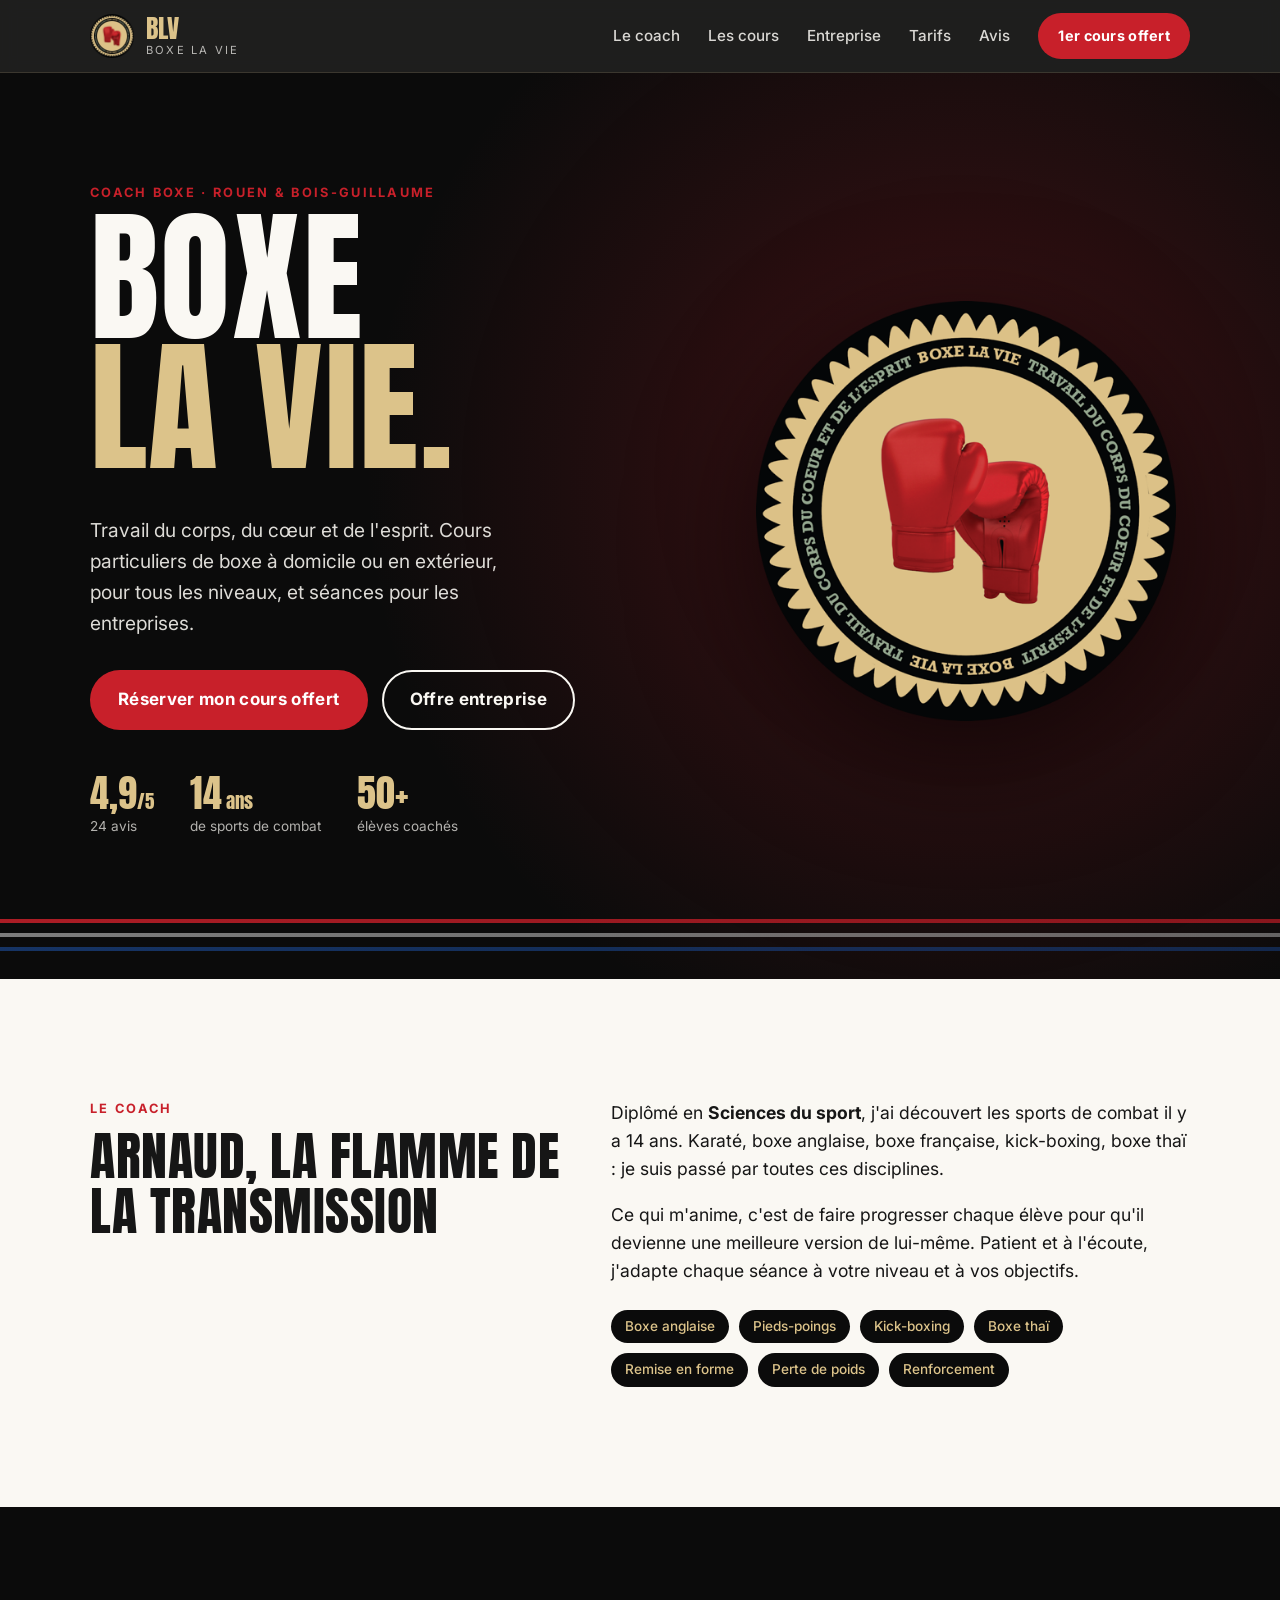
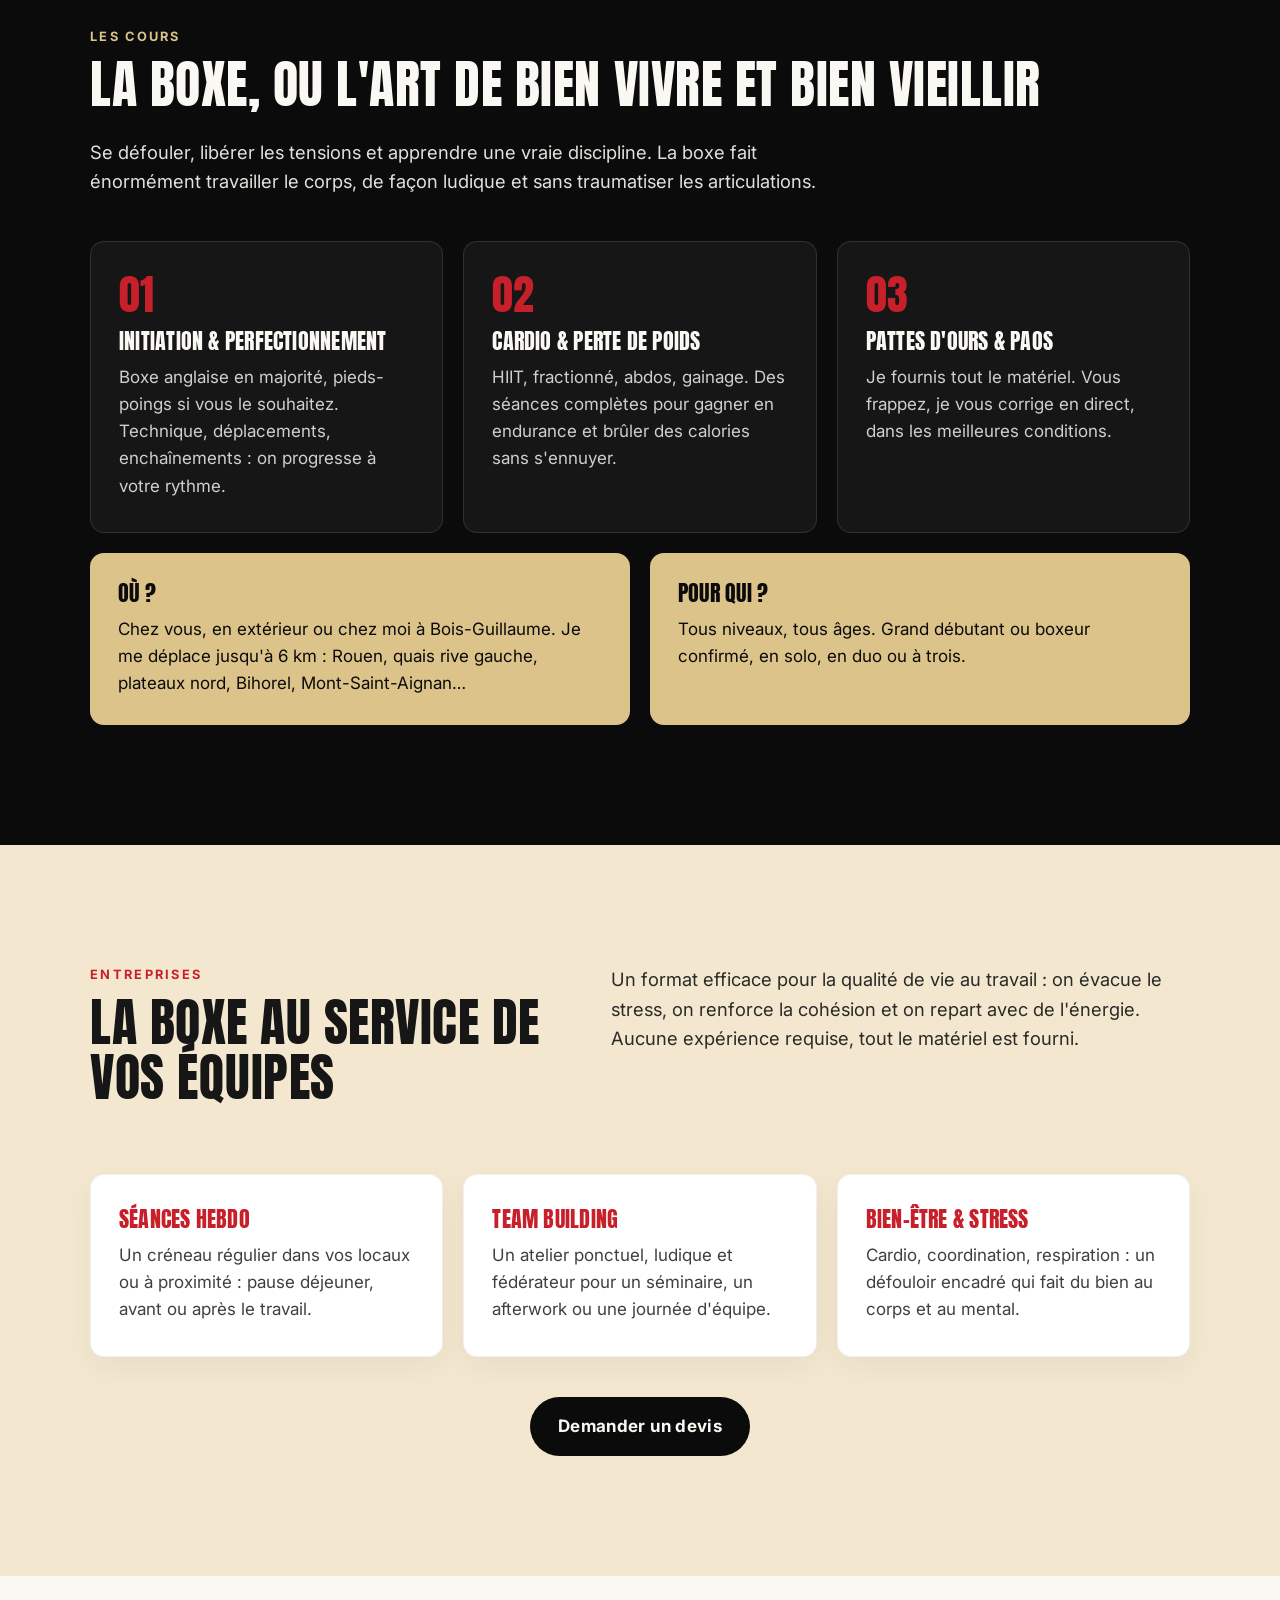
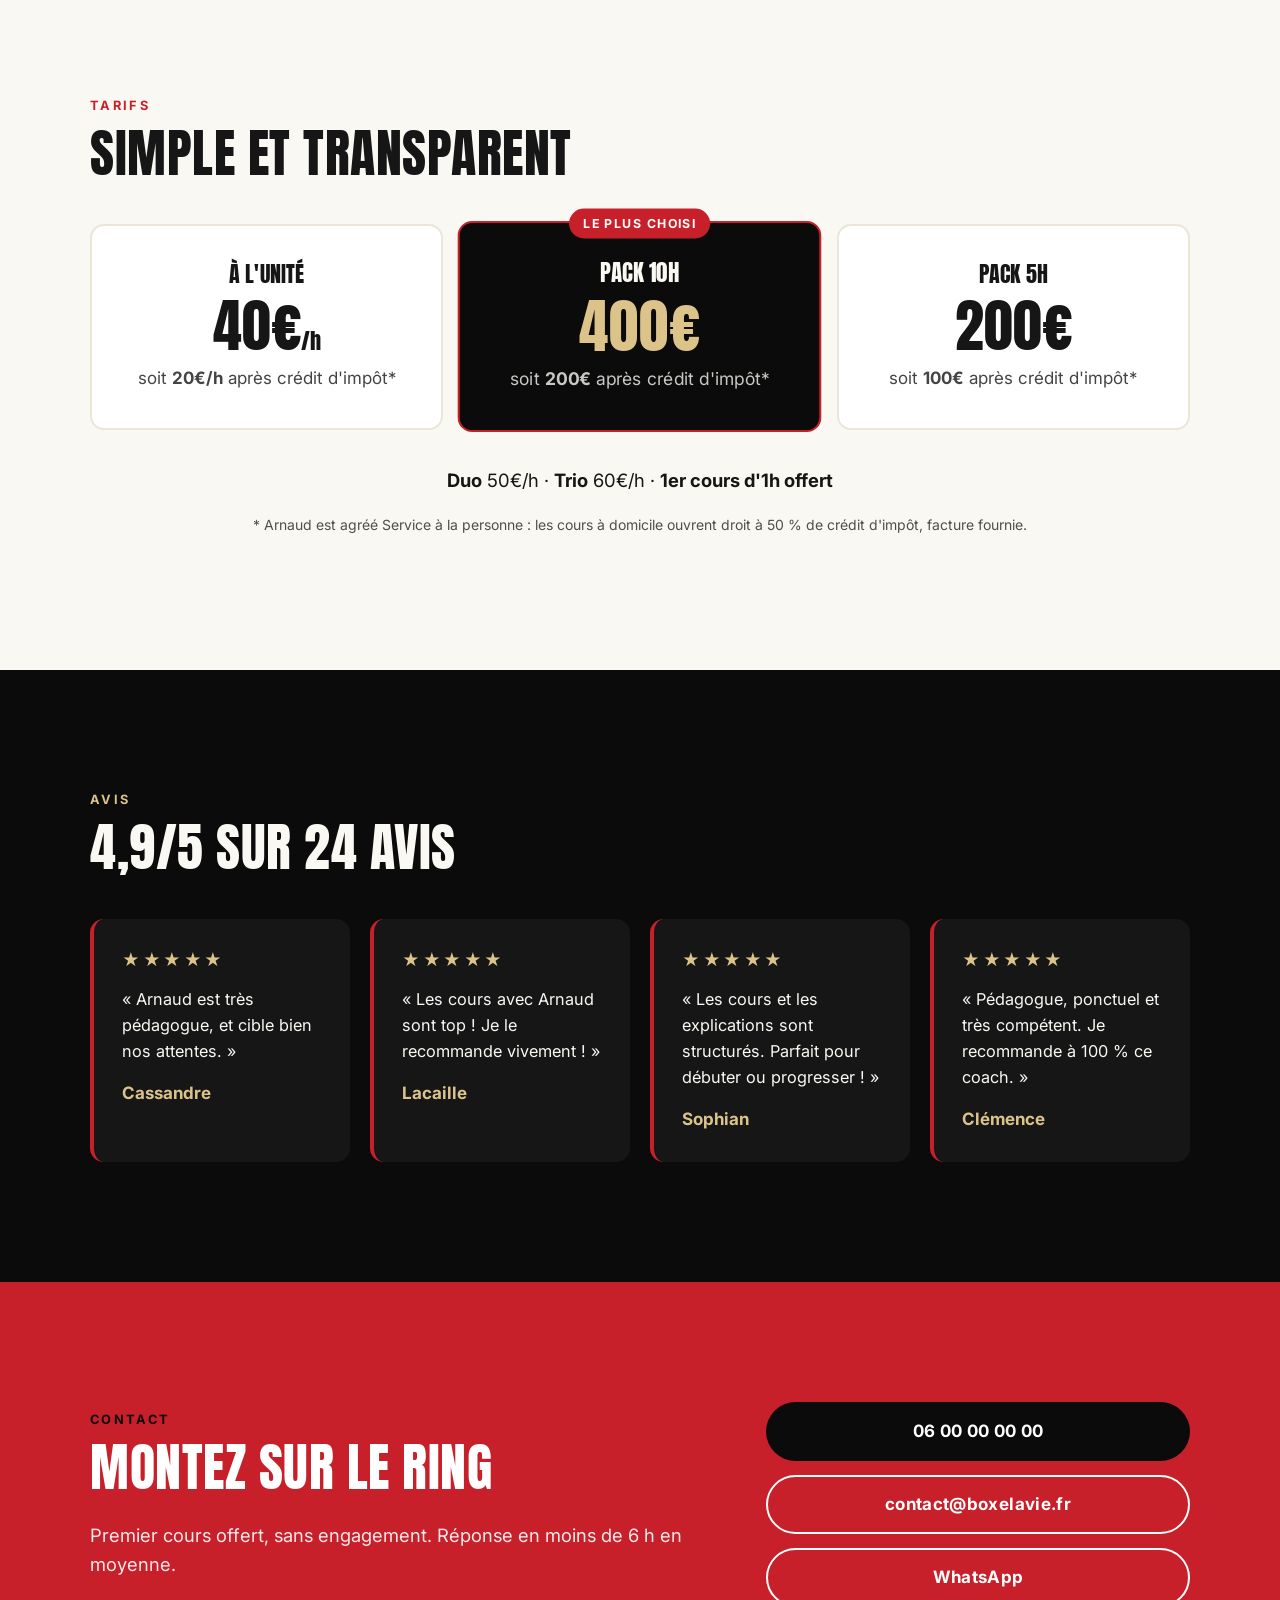
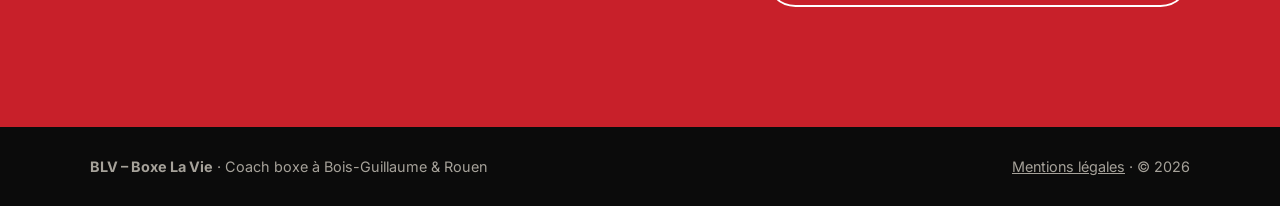
==== index.html @ 66c9264b "Site vitrine BLV – Boxe La Vie Co-Authored-By: Claude Opus 5.5 <noreply@anthropic.com>" ====
<!doctype html>
<html lang="fr">
<head>
  <meta charset="utf-8">
  <meta name="viewport" content="width=device-width, initial-scale=1">
  <title>BLV – Boxe La Vie | Coach boxe à Rouen & Bois-Guillaume</title>
  <meta name="description" content="Arnaud, coach sportif diplômé en Sciences du sport, spécialiste boxe. Cours particuliers à domicile ou en extérieur à Rouen et Bois-Guillaume, et séances boxe en entreprise. 1er cours offert, 50 % de crédit d'impôt.">
  <link rel="canonical" href="https://deseart27.github.io/boxe-la-vie/">
  <meta name="theme-color" content="#0b0b0b">

  <meta property="og:type" content="website">
  <meta property="og:locale" content="fr_FR">
  <meta property="og:title" content="BLV – Boxe La Vie | Coach boxe à Rouen">
  <meta property="og:description" content="Cours de boxe particuliers et en entreprise à Rouen & Bois-Guillaume. 1er cours offert.">
  <meta property="og:url" content="https://deseart27.github.io/boxe-la-vie/">
  <meta property="og:image" content="https://deseart27.github.io/boxe-la-vie/assets/logo-512.png">

  <link rel="icon" type="image/png" href="assets/favicon.png">
  <link rel="apple-touch-icon" href="assets/apple-touch-icon.png">

  <link rel="preconnect" href="https://fonts.googleapis.com">
  <link rel="preconnect" href="https://fonts.gstatic.com" crossorigin>
  <link href="https://fonts.googleapis.com/css2?family=Anton&family=Inter:wght@400;500;700&display=swap" rel="stylesheet">
  <link rel="stylesheet" href="styles.css">

  <script type="application/ld+json">
  {
    "@context": "https://schema.org",
    "@type": "SportsActivityLocation",
    "name": "BLV – Boxe La Vie",
    "description": "Coaching sportif spécialité boxe : cours particuliers, duo, trio et séances en entreprise.",
    "url": "https://deseart27.github.io/boxe-la-vie/",
    "image": "https://deseart27.github.io/boxe-la-vie/assets/logo-512.png",
    "telephone": "+33600000000",
    "email": "contact@boxelavie.fr",
    "priceRange": "40€ - 60€",
    "address": {
      "@type": "PostalAddress",
      "addressLocality": "Bois-Guillaume",
      "postalCode": "76230",
      "addressCountry": "FR"
    },
    "areaServed": ["Rouen", "Bois-Guillaume", "Bihorel", "Mont-Saint-Aignan", "Isneauville"],
    "founder": { "@type": "Person", "name": "Arnaud", "jobTitle": "Coach sportif spécialité boxe" }
  }
  </script>
</head>
<body>

  <header class="site-header">
    <div class="container nav">
      <a href="#top" class="brand" aria-label="BLV – Boxe La Vie, accueil">
        <img src="assets/apple-touch-icon.png" alt="" width="44" height="44">
        <span>BLV<small>Boxe La Vie</small></span>
      </a>
      <button class="nav-toggle" aria-expanded="false" aria-controls="menu" aria-label="Ouvrir le menu">
        <span></span><span></span><span></span>
      </button>
      <nav id="menu" class="menu">
        <a href="#coach">Le coach</a>
        <a href="#cours">Les cours</a>
        <a href="#entreprise">Entreprise</a>
        <a href="#tarifs">Tarifs</a>
        <a href="#avis">Avis</a>
        <a href="#contact" class="btn btn-red btn-sm">1er cours offert</a>
      </nav>
    </div>
  </header>

  <main id="top">

    <!-- HERO -->
    <section class="hero">
      <div class="container hero-grid">
        <div class="hero-text">
          <p class="eyebrow">Coach boxe · Rouen & Bois-Guillaume</p>
          <h1>Boxe<br><span>la vie.</span></h1>
          <p class="lead">Travail du corps, du cœur et de l'esprit. Cours particuliers de boxe à domicile ou en extérieur, pour tous les niveaux, et séances pour les entreprises.</p>
          <div class="hero-cta">
            <a href="#contact" class="btn btn-red">Réserver mon cours offert</a>
            <a href="#entreprise" class="btn btn-ghost">Offre entreprise</a>
          </div>
          <ul class="hero-stats">
            <li><strong>4,9<em>/5</em></strong><span>24 avis</span></li>
            <li><strong>14<em> ans</em></strong><span>de sports de combat</span></li>
            <li><strong>50+</strong><span>élèves coachés</span></li>
          </ul>
        </div>
        <div class="hero-visual" aria-hidden="true">
          <div class="ring">
            <img src="assets/logo-512.png" alt="" width="512" height="512">
          </div>
        </div>
      </div>
      <div class="ropes" aria-hidden="true"><i></i><i></i><i></i></div>
    </section>

    <!-- COACH -->
    <section id="coach" class="section">
      <div class="container two-col">
        <div>
          <p class="eyebrow">Le coach</p>
          <h2>Arnaud, la flamme de la transmission</h2>
        </div>
        <div class="prose">
          <p>Diplômé en <strong>Sciences du sport</strong>, j'ai découvert les sports de combat il y a 14 ans. Karaté, boxe anglaise, boxe française, kick-boxing, boxe thaï : je suis passé par toutes ces disciplines.</p>
          <p>Ce qui m'anime, c'est de faire progresser chaque élève pour qu'il devienne une meilleure version de lui-même. Patient et à l'écoute, j'adapte chaque séance à votre niveau et à vos objectifs.</p>
          <ul class="tags">
            <li>Boxe anglaise</li><li>Pieds-poings</li><li>Kick-boxing</li><li>Boxe thaï</li><li>Remise en forme</li><li>Perte de poids</li><li>Renforcement</li>
          </ul>
        </div>
      </div>
    </section>

    <!-- COURS -->
    <section id="cours" class="section section-dark">
      <div class="container">
        <p class="eyebrow">Les cours</p>
        <h2>La boxe, ou l'art de bien vivre et bien vieillir</h2>
        <p class="section-lead">Se défouler, libérer les tensions et apprendre une vraie discipline. La boxe fait énormément travailler le corps, de façon ludique et sans traumatiser les articulations.</p>
        <div class="cards">
          <article class="card">
            <span class="card-num">01</span>
            <h3>Initiation & perfectionnement</h3>
            <p>Boxe anglaise en majorité, pieds-poings si vous le souhaitez. Technique, déplacements, enchaînements : on progresse à votre rythme.</p>
          </article>
          <article class="card">
            <span class="card-num">02</span>
            <h3>Cardio & perte de poids</h3>
            <p>HIIT, fractionné, abdos, gainage. Des séances complètes pour gagner en endurance et brûler des calories sans s'ennuyer.</p>
          </article>
          <article class="card">
            <span class="card-num">03</span>
            <h3>Pattes d'ours & paos</h3>
            <p>Je fournis tout le matériel. Vous frappez, je vous corrige en direct, dans les meilleures conditions.</p>
          </article>
        </div>
        <div class="places">
          <div>
            <h3>Où ?</h3>
            <p>Chez vous, en extérieur ou chez moi à Bois-Guillaume. Je me déplace jusqu'à 6 km : Rouen, quais rive gauche, plateaux nord, Bihorel, Mont-Saint-Aignan…</p>
          </div>
          <div>
            <h3>Pour qui ?</h3>
            <p>Tous niveaux, tous âges. Grand débutant ou boxeur confirmé, en solo, en duo ou à trois.</p>
          </div>
        </div>
      </div>
    </section>

    <!-- ENTREPRISE -->
    <section id="entreprise" class="section section-sand">
      <div class="container">
        <div class="two-col">
          <div>
            <p class="eyebrow">Entreprises</p>
            <h2>La boxe au service de vos équipes</h2>
          </div>
          <p class="section-lead">Un format efficace pour la qualité de vie au travail : on évacue le stress, on renforce la cohésion et on repart avec de l'énergie. Aucune expérience requise, tout le matériel est fourni.</p>
        </div>
        <div class="cards cards-light">
          <article class="card">
            <h3>Séances hebdo</h3>
            <p>Un créneau régulier dans vos locaux ou à proximité : pause déjeuner, avant ou après le travail.</p>
          </article>
          <article class="card">
            <h3>Team building</h3>
            <p>Un atelier ponctuel, ludique et fédérateur pour un séminaire, un afterwork ou une journée d'équipe.</p>
          </article>
          <article class="card">
            <h3>Bien-être & stress</h3>
            <p>Cardio, coordination, respiration : un défouloir encadré qui fait du bien au corps et au mental.</p>
          </article>
        </div>
        <div class="center">
          <a href="#contact" class="btn btn-dark">Demander un devis</a>
        </div>
      </div>
    </section>

    <!-- TARIFS -->
    <section id="tarifs" class="section">
      <div class="container">
        <p class="eyebrow">Tarifs</p>
        <h2>Simple et transparent</h2>
        <div class="pricing">
          <article class="price">
            <h3>À l'unité</h3>
            <p class="amount">40€<span>/h</span></p>
            <p class="after-tax">soit <strong>20€/h</strong> après crédit d'impôt*</p>
          </article>
          <article class="price price-featured">
            <p class="badge">Le plus choisi</p>
            <h3>Pack 10h</h3>
            <p class="amount">400€</p>
            <p class="after-tax">soit <strong>200€</strong> après crédit d'impôt*</p>
          </article>
          <article class="price">
            <h3>Pack 5h</h3>
            <p class="amount">200€</p>
            <p class="after-tax">soit <strong>100€</strong> après crédit d'impôt*</p>
          </article>
        </div>
        <div class="price-extra">
          <p><strong>Duo</strong> 50€/h · <strong>Trio</strong> 60€/h · <strong>1er cours d'1h offert</strong></p>
          <p class="small">* Arnaud est agréé Service à la personne : les cours à domicile ouvrent droit à 50 % de crédit d'impôt, facture fournie.</p>
        </div>
      </div>
    </section>

    <!-- AVIS -->
    <section id="avis" class="section section-dark">
      <div class="container">
        <p class="eyebrow">Avis</p>
        <h2>4,9/5 sur 24 avis</h2>
        <div class="reviews">
          <figure class="review">
            <blockquote>« Arnaud est très pédagogue, et cible bien nos attentes. »</blockquote>
            <figcaption>Cassandre</figcaption>
          </figure>
          <figure class="review">
            <blockquote>« Les cours avec Arnaud sont top ! Je le recommande vivement ! »</blockquote>
            <figcaption>Lacaille</figcaption>
          </figure>
          <figure class="review">
            <blockquote>« Les cours et les explications sont structurés. Parfait pour débuter ou progresser ! »</blockquote>
            <figcaption>Sophian</figcaption>
          </figure>
          <figure class="review">
            <blockquote>« Pédagogue, ponctuel et très compétent. Je recommande à 100 % ce coach. »</blockquote>
            <figcaption>Clémence</figcaption>
          </figure>
        </div>
      </div>
    </section>

    <!-- CONTACT -->
    <section id="contact" class="section contact">
      <div class="container contact-box">
        <div>
          <p class="eyebrow">Contact</p>
          <h2>Montez sur le ring</h2>
          <p class="section-lead">Premier cours offert, sans engagement. Réponse en moins de 6 h en moyenne.</p>
        </div>
        <div class="contact-actions">
          <a class="btn btn-red" href="tel:+33600000000">06 00 00 00 00</a>
          <a class="btn btn-ghost" href="mailto:contact@boxelavie.fr">contact@boxelavie.fr</a>
          <a class="btn btn-ghost" href="https://wa.me/33600000000" rel="noopener">WhatsApp</a>
        </div>
      </div>
    </section>

  </main>

  <footer class="site-footer">
    <div class="container footer-grid">
      <p><strong>BLV – Boxe La Vie</strong> · Coach boxe à Bois-Guillaume & Rouen</p>
      <p><a href="mentions-legales.html">Mentions légales</a> · © <span id="year">2026</span></p>
    </div>
  </footer>

  <script src="script.js" defer></script>
</body>
</html>
---- styles.css ----
:root {
  --black: #0b0b0b;
  --ink: #161616;
  --sand: #dcc38a;
  --sand-light: #f3e8cf;
  --red: #c8202a;
  --red-dark: #9e1820;
  --white: #faf8f3;
  --grey: #a6a29a;
  --radius: 14px;
  --display: "Anton", "Impact", "Arial Narrow", sans-serif;
  --body: "Inter", system-ui, -apple-system, "Segoe UI", sans-serif;
}

*, *::before, *::after { box-sizing: border-box; }
html { scroll-behavior: smooth; scroll-padding-top: 80px; }
body {
  margin: 0;
  font-family: var(--body);
  font-size: 1.0625rem;
  line-height: 1.6;
  color: var(--ink);
  background: var(--white);
}
img { max-width: 100%; height: auto; display: block; }
a { color: inherit; }
h1, h2, h3 { font-family: var(--display); font-weight: 400; line-height: 1.05; letter-spacing: .01em; text-transform: uppercase; margin: 0 0 .5em; }
h2 { font-size: clamp(2rem, 5vw, 3.25rem); }
h3 { font-size: 1.4rem; }
p { margin: 0 0 1em; }

.container { width: 100%; max-width: 1140px; margin: 0 auto; padding-inline: 20px; }
.section { padding-block: clamp(64px, 10vw, 120px); }
.section-dark { background: var(--black); color: var(--white); }
.section-sand { background: var(--sand-light); }
.eyebrow {
  font-weight: 700; font-size: .8rem; letter-spacing: .18em; text-transform: uppercase;
  color: var(--red); margin-bottom: .75em;
}
.section-dark .eyebrow { color: var(--sand); }
.section-lead { font-size: 1.15rem; max-width: 62ch; opacity: .9; }
.center { text-align: center; margin-top: 40px; }
.small { font-size: .875rem; opacity: .75; }

/* Buttons */
.btn {
  display: inline-flex; align-items: center; justify-content: center;
  padding: 14px 26px; border-radius: 999px; border: 2px solid transparent;
  font-weight: 700; text-decoration: none; letter-spacing: .02em;
  transition: transform .15s ease, background .15s ease, color .15s ease, border-color .15s ease;
}
.btn:hover { transform: translateY(-2px); }
.btn-sm { padding: 9px 18px; font-size: .9rem; }
.btn-red { background: var(--red); color: #fff; }
.btn-red:hover { background: var(--red-dark); }
.btn-dark { background: var(--black); color: var(--white); }
.btn-ghost { border-color: currentColor; }
.btn-ghost:hover { background: var(--sand); border-color: var(--sand); color: var(--black); }

/* Header */
.site-header {
  position: sticky; top: 0; z-index: 50;
  background: rgba(11, 11, 11, .92); backdrop-filter: blur(8px);
  color: var(--white); border-bottom: 1px solid rgba(220, 195, 138, .15);
}
.nav { display: flex; align-items: center; justify-content: space-between; height: 72px; }
.brand { display: flex; align-items: center; gap: 12px; text-decoration: none; }
.brand img { width: 44px; height: 44px; }
.brand span { font-family: var(--display); font-size: 1.6rem; line-height: 1; color: var(--sand); }
.brand small { display: block; font-family: var(--body); font-size: .7rem; letter-spacing: .2em; text-transform: uppercase; color: var(--white); opacity: .7; margin-top: 3px; }
.menu { display: flex; align-items: center; gap: 28px; }
.menu a:not(.btn) { text-decoration: none; font-weight: 500; font-size: .95rem; opacity: .85; }
.menu a:not(.btn):hover { opacity: 1; color: var(--sand); }
.nav-toggle { display: none; background: none; border: 0; padding: 10px; cursor: pointer; }
.nav-toggle span { display: block; width: 24px; height: 2px; background: var(--white); margin: 5px 0; transition: transform .2s, opacity .2s; }

/* Hero */
.hero {
  position: relative; overflow: hidden;
  background:
    radial-gradient(circle at 75% 45%, rgba(200, 32, 42, .28), transparent 55%),
    var(--black);
  color: var(--white);
  padding-block: clamp(56px, 9vw, 110px) clamp(90px, 12vw, 140px);
}
.hero-grid { display: grid; grid-template-columns: 1.15fr .85fr; gap: 48px; align-items: center; }
.hero h1 { font-size: clamp(4rem, 13vw, 9rem); line-height: .9; margin-bottom: .3em; }
.hero h1 span { color: var(--sand); }
.hero .lead { font-size: 1.2rem; max-width: 36ch; opacity: .88; }
.hero-cta { display: flex; flex-wrap: wrap; gap: 14px; margin: 32px 0 44px; }
.hero-stats { list-style: none; padding: 0; margin: 0; display: flex; flex-wrap: wrap; gap: 36px; }
.hero-stats strong { display: block; font-family: var(--display); font-weight: 400; font-size: 2.4rem; line-height: 1; color: var(--sand); }
.hero-stats em { font-style: normal; font-size: 1.2rem; }
.hero-stats span { font-size: .85rem; opacity: .7; }
.hero-visual { display: flex; justify-content: center; }
.ring { width: min(100%, 420px); aspect-ratio: 1; animation: float 6s ease-in-out infinite; filter: drop-shadow(0 30px 60px rgba(0,0,0,.6)); }
@keyframes float { 50% { transform: translateY(-12px) rotate(-2deg); } }
.ropes { position: absolute; left: 0; right: 0; bottom: 28px; display: grid; gap: 10px; }
.ropes i { display: block; height: 4px; background: linear-gradient(90deg, var(--red), var(--red-dark)); opacity: .85; }
.ropes i:nth-child(2) { background: linear-gradient(90deg, #eee, #bbb); opacity: .5; }
.ropes i:nth-child(3) { background: linear-gradient(90deg, #1d4fa0, #163b78); opacity: .6; }

/* Coach */
.two-col { display: grid; grid-template-columns: .9fr 1.1fr; gap: 48px; align-items: start; }
.prose p { font-size: 1.1rem; }
.tags { list-style: none; padding: 0; margin: 24px 0 0; display: flex; flex-wrap: wrap; gap: 10px; }
.tags li { padding: 6px 14px; border-radius: 999px; background: var(--black); color: var(--sand); font-size: .85rem; font-weight: 500; }

/* Cards */
.cards { display: grid; grid-template-columns: repeat(3, 1fr); gap: 20px; margin-top: 44px; }
.card { padding: 32px 28px; border-radius: var(--radius); background: var(--ink); border: 1px solid rgba(220, 195, 138, .15); transition: transform .2s, border-color .2s; }
.card:hover { transform: translateY(-4px); border-color: var(--red); }
.card p { opacity: .82; margin: 0; }
.card-num { font-family: var(--display); font-size: 2.6rem; color: var(--red); display: block; line-height: 1; margin-bottom: 14px; }
.cards-light .card { background: #fff; border-color: rgba(0,0,0,.06); box-shadow: 0 10px 30px rgba(0,0,0,.05); }
.cards-light .card h3 { color: var(--red); }

.places { display: grid; grid-template-columns: 1fr 1fr; gap: 20px; margin-top: 20px; }
.places > div { padding: 28px; border-radius: var(--radius); background: var(--sand); color: var(--black); }
.places p { margin: 0; }

/* Pricing */
.pricing { display: grid; grid-template-columns: repeat(3, 1fr); gap: 20px; margin-top: 44px; align-items: stretch; }
.price { position: relative; padding: 36px 28px; border-radius: var(--radius); background: #fff; border: 2px solid #ece6d8; text-align: center; }
.price .amount { font-family: var(--display); font-size: 3.6rem; line-height: 1; margin: 10px 0; }
.price .amount span { font-size: 1.4rem; }
.price .after-tax { margin: 0; opacity: .8; }
.price-featured { background: var(--black); color: var(--white); border-color: var(--red); transform: scale(1.03); }
.price-featured .amount { color: var(--sand); }
.badge { position: absolute; top: -14px; left: 50%; transform: translateX(-50%); margin: 0; background: var(--red); color: #fff; font-size: .75rem; font-weight: 700; letter-spacing: .1em; text-transform: uppercase; padding: 5px 14px; border-radius: 999px; white-space: nowrap; }
.price-extra { text-align: center; margin-top: 36px; }
.price-extra p:first-child { font-size: 1.15rem; }

/* Reviews */
.reviews { display: grid; grid-template-columns: repeat(4, 1fr); gap: 20px; margin-top: 44px; }
.review { margin: 0; padding: 28px; border-radius: var(--radius); background: var(--ink); border-left: 4px solid var(--red); }
.review::before { content: "★★★★★"; color: var(--sand); letter-spacing: .15em; display: block; margin-bottom: 12px; }
.review blockquote { margin: 0 0 16px; font-size: 1.02rem; }
.review figcaption { font-weight: 700; color: var(--sand); }

/* Contact */
.contact { background: var(--red); color: #fff; }
.contact .eyebrow { color: var(--black); }
.contact-box { display: grid; grid-template-columns: 1.2fr .8fr; gap: 40px; align-items: center; }
.contact-actions { display: grid; gap: 14px; }
.contact .btn-red { background: var(--black); }
.contact .btn-red:hover { background: var(--ink); }

/* Footer */
.site-footer { background: var(--black); color: var(--grey); padding-block: 28px; font-size: .9rem; }
.footer-grid { display: flex; flex-wrap: wrap; justify-content: space-between; gap: 12px; }
.footer-grid p { margin: 0; }

/* Legal page */
.legal { max-width: 760px; }
.legal h2 { font-size: 1.6rem; margin-top: 1.6em; }

/* Responsive */
@media (max-width: 960px) {
  .reviews { grid-template-columns: repeat(2, 1fr); }
}
@media (max-width: 860px) {
  .nav-toggle { display: block; }
  .menu {
    position: absolute; top: 72px; left: 0; right: 0;
    flex-direction: column; align-items: stretch; gap: 0;
    background: var(--black); padding: 8px 20px 24px;
    border-bottom: 1px solid rgba(220, 195, 138, .15);
    display: none;
  }
  .menu.open { display: flex; }
  .menu a:not(.btn) { padding: 14px 0; border-bottom: 1px solid rgba(255,255,255,.08); }
  .menu .btn { margin-top: 16px; }
  .nav-toggle[aria-expanded="true"] span:nth-child(1) { transform: translateY(7px) rotate(45deg); }
  .nav-toggle[aria-expanded="true"] span:nth-child(2) { opacity: 0; }
  .nav-toggle[aria-expanded="true"] span:nth-child(3) { transform: translateY(-7px) rotate(-45deg); }

  .hero-grid, .two-col, .contact-box { grid-template-columns: 1fr; }
  .hero-visual { order: -1; }
  .ring { width: min(60vw, 260px); }
  .cards, .pricing, .places { grid-template-columns: 1fr; }
  .price-featured { transform: none; }
}
@media (max-width: 520px) {
  .reviews { grid-template-columns: 1fr; }
  .hero-stats { gap: 24px; }
  .hero-cta .btn { width: 100%; }
}
@media (prefers-reduced-motion: reduce) {
  html { scroll-behavior: auto; }
  .ring { animation: none; }
  .btn, .card { transition: none; }
}
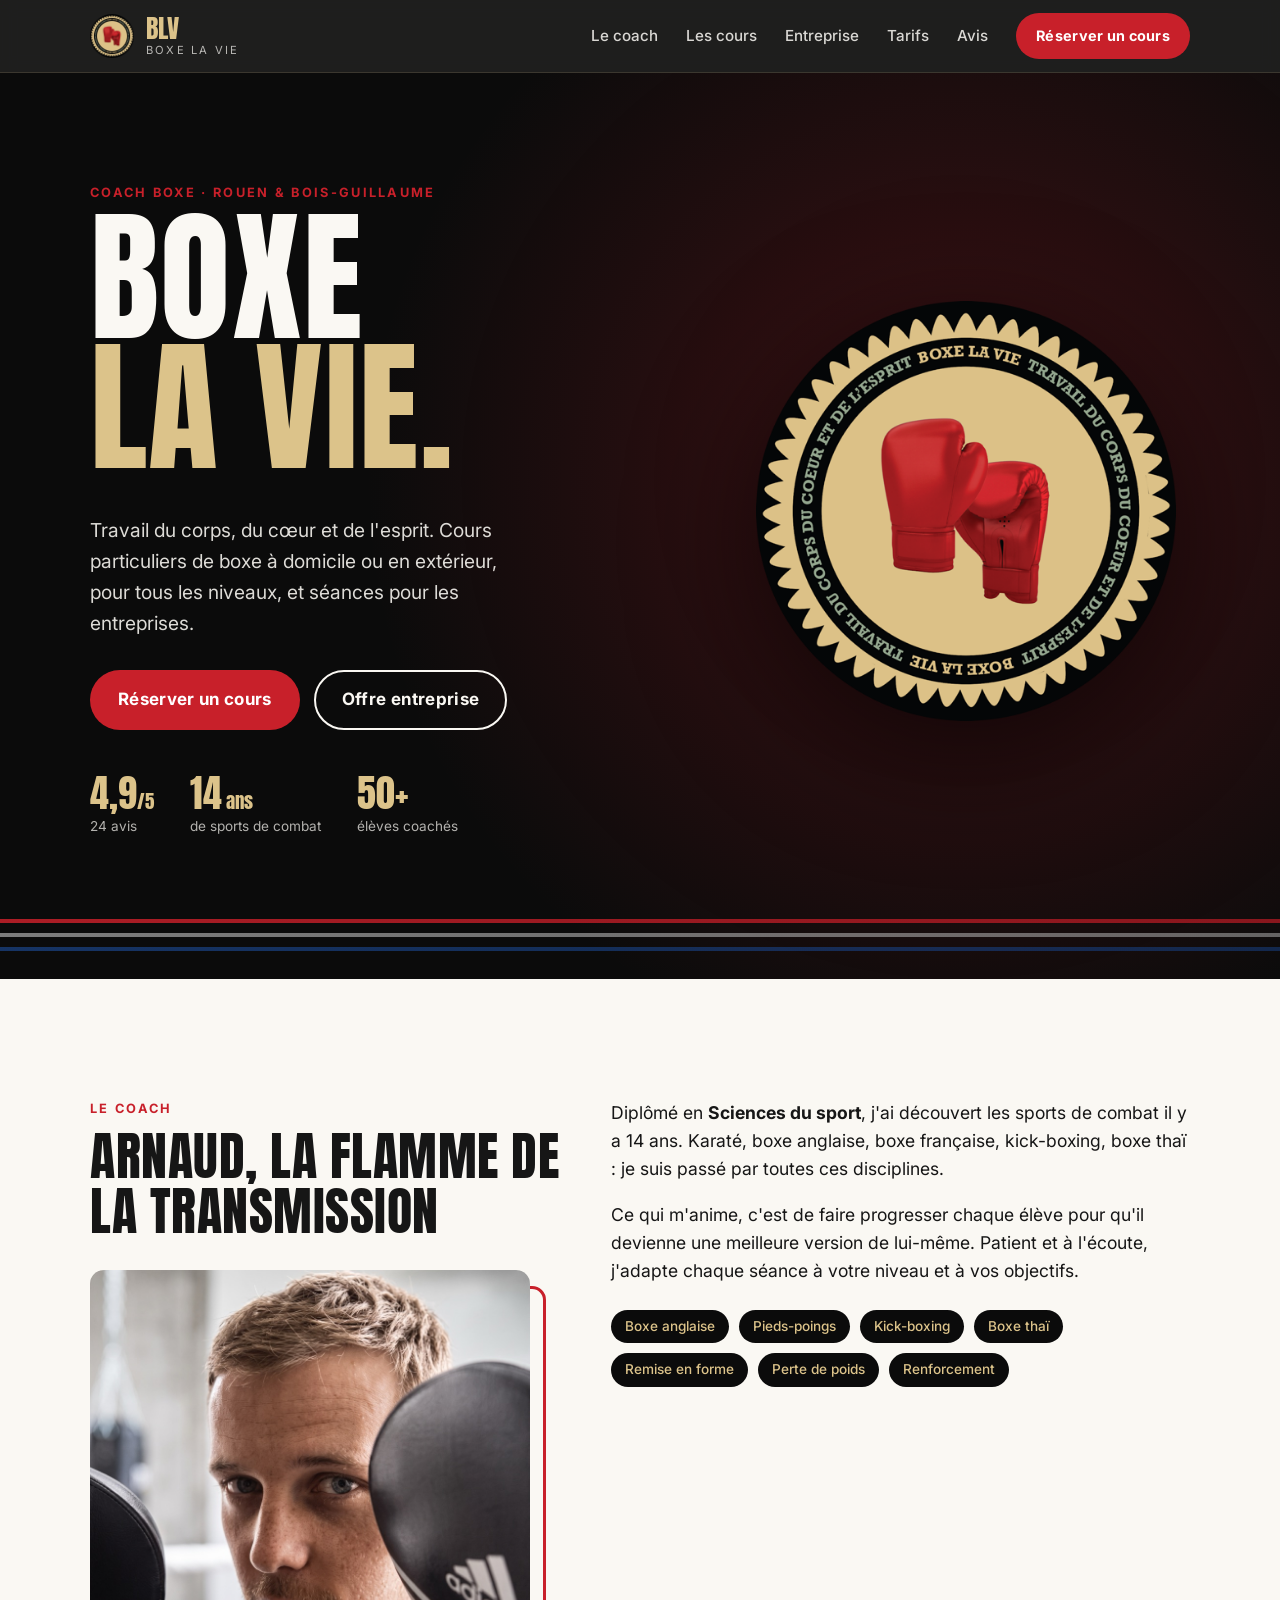
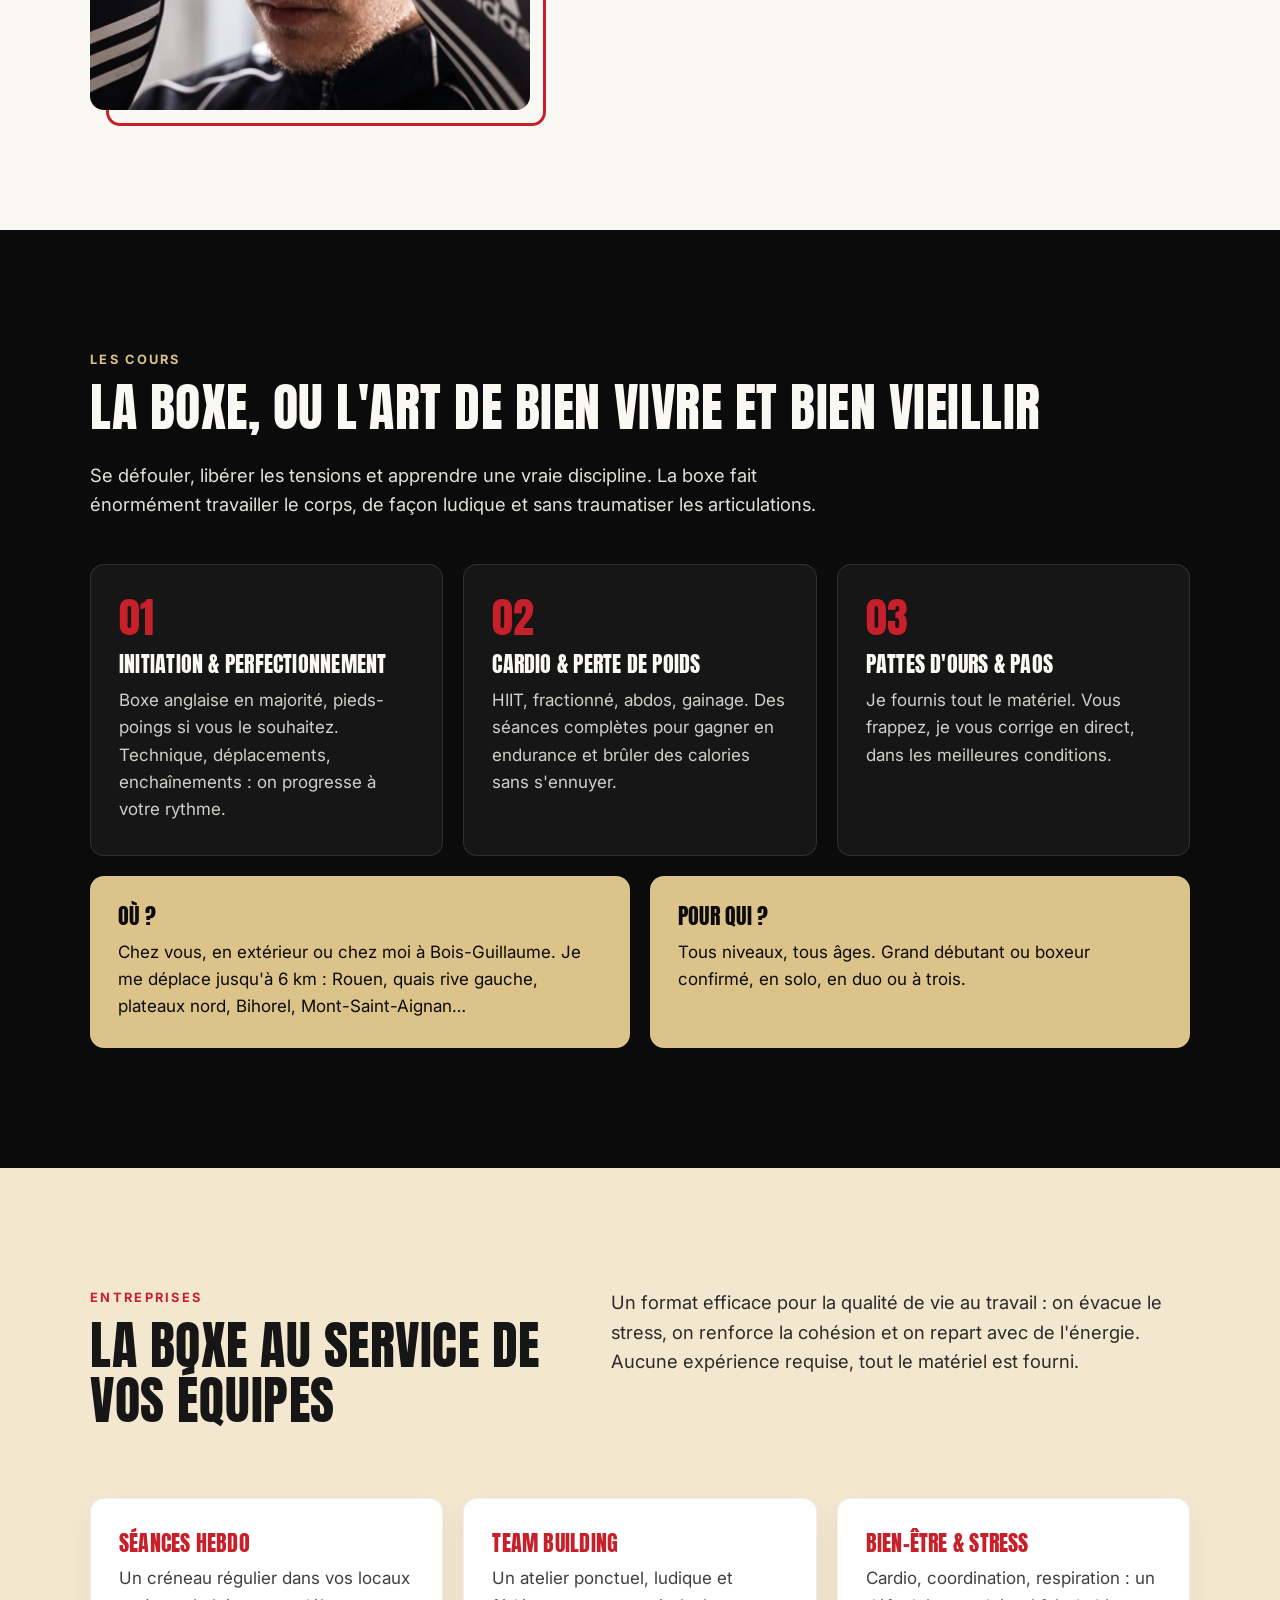
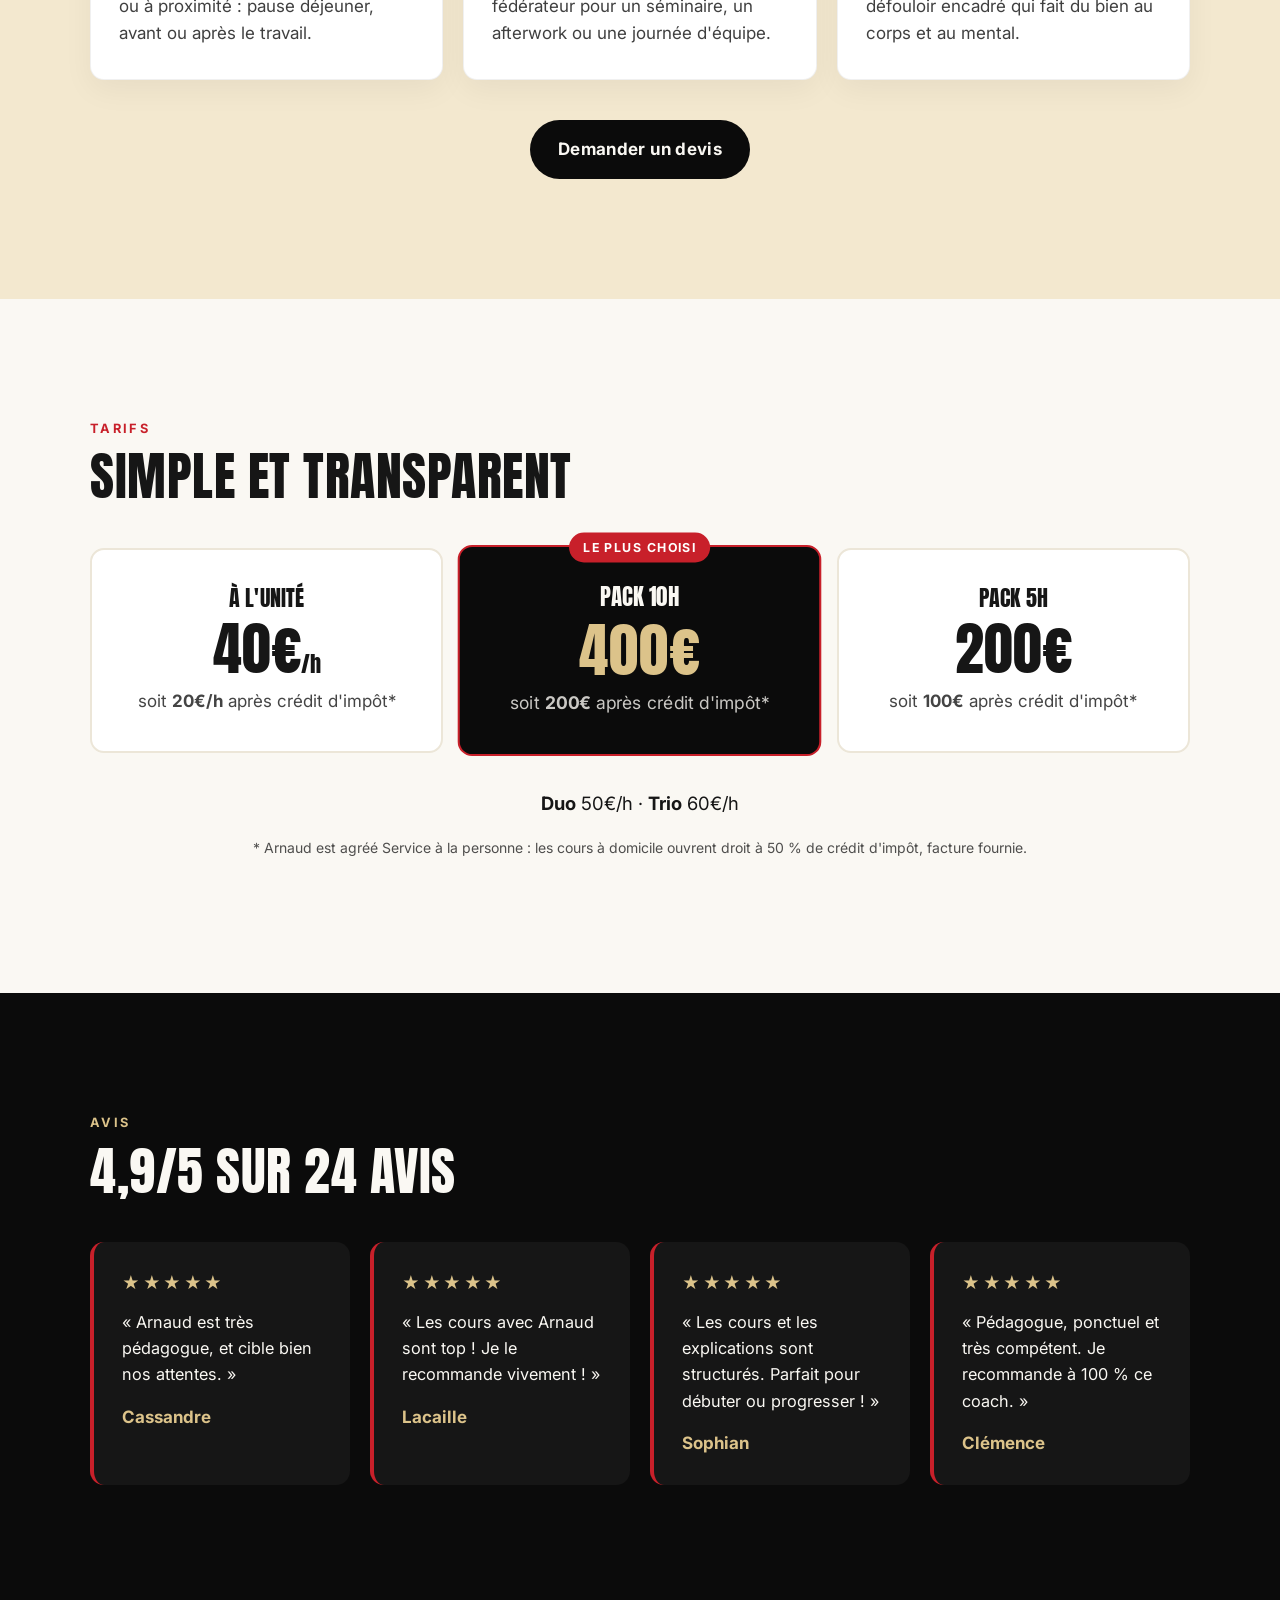
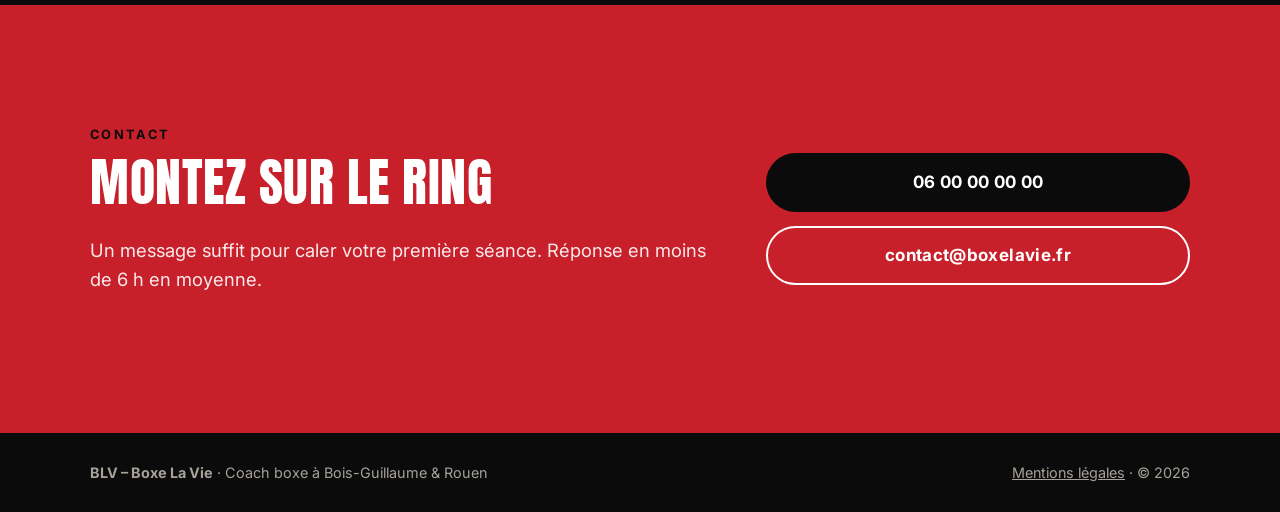
==== commit 0060a4a8: "Photo d'Arnaud, retrait du cours offert et de WhatsApp Co-Authored-By: Claude Opus 5.5 <noreply@anth" ====
--- a/index.html
+++ b/index.html
@@ -4,16 +4,16 @@
   <meta charset="utf-8">
   <meta name="viewport" content="width=device-width, initial-scale=1">
   <title>BLV – Boxe La Vie | Coach boxe à Rouen & Bois-Guillaume</title>
-  <meta name="description" content="Arnaud, coach sportif diplômé en Sciences du sport, spécialiste boxe. Cours particuliers à domicile ou en extérieur à Rouen et Bois-Guillaume, et séances boxe en entreprise. 1er cours offert, 50 % de crédit d'impôt.">
+  <meta name="description" content="Arnaud, coach sportif diplômé en Sciences du sport, spécialiste boxe. Cours particuliers à domicile ou en extérieur à Rouen et Bois-Guillaume, et séances boxe en entreprise. 50 % de crédit d'impôt.">
   <link rel="canonical" href="https://deseart27.github.io/boxe-la-vie/">
   <meta name="theme-color" content="#0b0b0b">
 
   <meta property="og:type" content="website">
   <meta property="og:locale" content="fr_FR">
   <meta property="og:title" content="BLV – Boxe La Vie | Coach boxe à Rouen">
-  <meta property="og:description" content="Cours de boxe particuliers et en entreprise à Rouen & Bois-Guillaume. 1er cours offert.">
+  <meta property="og:description" content="Cours de boxe particuliers et en entreprise à Rouen & Bois-Guillaume.">
   <meta property="og:url" content="https://deseart27.github.io/boxe-la-vie/">
-  <meta property="og:image" content="https://deseart27.github.io/boxe-la-vie/assets/logo-512.png">
+  <meta property="og:image" content="https://deseart27.github.io/boxe-la-vie/assets/arnaud-900.jpg">
 
   <link rel="icon" type="image/png" href="assets/favicon.png">
   <link rel="apple-touch-icon" href="assets/apple-touch-icon.png">
@@ -62,7 +62,7 @@
         <a href="#entreprise">Entreprise</a>
         <a href="#tarifs">Tarifs</a>
         <a href="#avis">Avis</a>
-        <a href="#contact" class="btn btn-red btn-sm">1er cours offert</a>
+        <a href="#contact" class="btn btn-red btn-sm">Réserver un cours</a>
       </nav>
     </div>
   </header>
@@ -77,7 +77,7 @@
           <h1>Boxe<br><span>la vie.</span></h1>
           <p class="lead">Travail du corps, du cœur et de l'esprit. Cours particuliers de boxe à domicile ou en extérieur, pour tous les niveaux, et séances pour les entreprises.</p>
           <div class="hero-cta">
-            <a href="#contact" class="btn btn-red">Réserver mon cours offert</a>
+            <a href="#contact" class="btn btn-red">Réserver un cours</a>
             <a href="#entreprise" class="btn btn-ghost">Offre entreprise</a>
           </div>
           <ul class="hero-stats">
@@ -101,6 +101,9 @@
         <div>
           <p class="eyebrow">Le coach</p>
           <h2>Arnaud, la flamme de la transmission</h2>
+          <figure class="coach-photo">
+            <img src="assets/arnaud-900.jpg" alt="Arnaud, coach de boxe à Rouen, avec ses pattes d'ours" width="900" height="900" loading="lazy">
+          </figure>
         </div>
         <div class="prose">
           <p>Diplômé en <strong>Sciences du sport</strong>, j'ai découvert les sports de combat il y a 14 ans. Karaté, boxe anglaise, boxe française, kick-boxing, boxe thaï : je suis passé par toutes ces disciplines.</p>
@@ -202,7 +205,7 @@
           </article>
         </div>
         <div class="price-extra">
-          <p><strong>Duo</strong> 50€/h · <strong>Trio</strong> 60€/h · <strong>1er cours d'1h offert</strong></p>
+          <p><strong>Duo</strong> 50€/h · <strong>Trio</strong> 60€/h</p>
           <p class="small">* Arnaud est agréé Service à la personne : les cours à domicile ouvrent droit à 50 % de crédit d'impôt, facture fournie.</p>
         </div>
       </div>
@@ -240,12 +243,11 @@
         <div>
           <p class="eyebrow">Contact</p>
           <h2>Montez sur le ring</h2>
-          <p class="section-lead">Premier cours offert, sans engagement. Réponse en moins de 6 h en moyenne.</p>
+          <p class="section-lead">Un message suffit pour caler votre première séance. Réponse en moins de 6 h en moyenne.</p>
         </div>
         <div class="contact-actions">
           <a class="btn btn-red" href="tel:+33600000000">06 00 00 00 00</a>
           <a class="btn btn-ghost" href="mailto:contact@boxelavie.fr">contact@boxelavie.fr</a>
-          <a class="btn btn-ghost" href="https://wa.me/33600000000" rel="noopener">WhatsApp</a>
         </div>
       </div>
     </section>
--- a/styles.css
+++ b/styles.css
@@ -102,6 +102,9 @@
 
 /* Coach */
 .two-col { display: grid; grid-template-columns: .9fr 1.1fr; gap: 48px; align-items: start; }
+.coach-photo { position: relative; margin: 32px 0 0; max-width: 440px; }
+.coach-photo img { width: 100%; aspect-ratio: 1; object-fit: cover; border-radius: var(--radius); position: relative; z-index: 1; }
+.coach-photo::before { content: ""; position: absolute; inset: 16px -16px -16px 16px; border: 3px solid var(--red); border-radius: var(--radius); }
 .prose p { font-size: 1.1rem; }
 .tags { list-style: none; padding: 0; margin: 24px 0 0; display: flex; flex-wrap: wrap; gap: 10px; }
 .tags li { padding: 6px 14px; border-radius: 999px; background: var(--black); color: var(--sand); font-size: .85rem; font-weight: 500; }
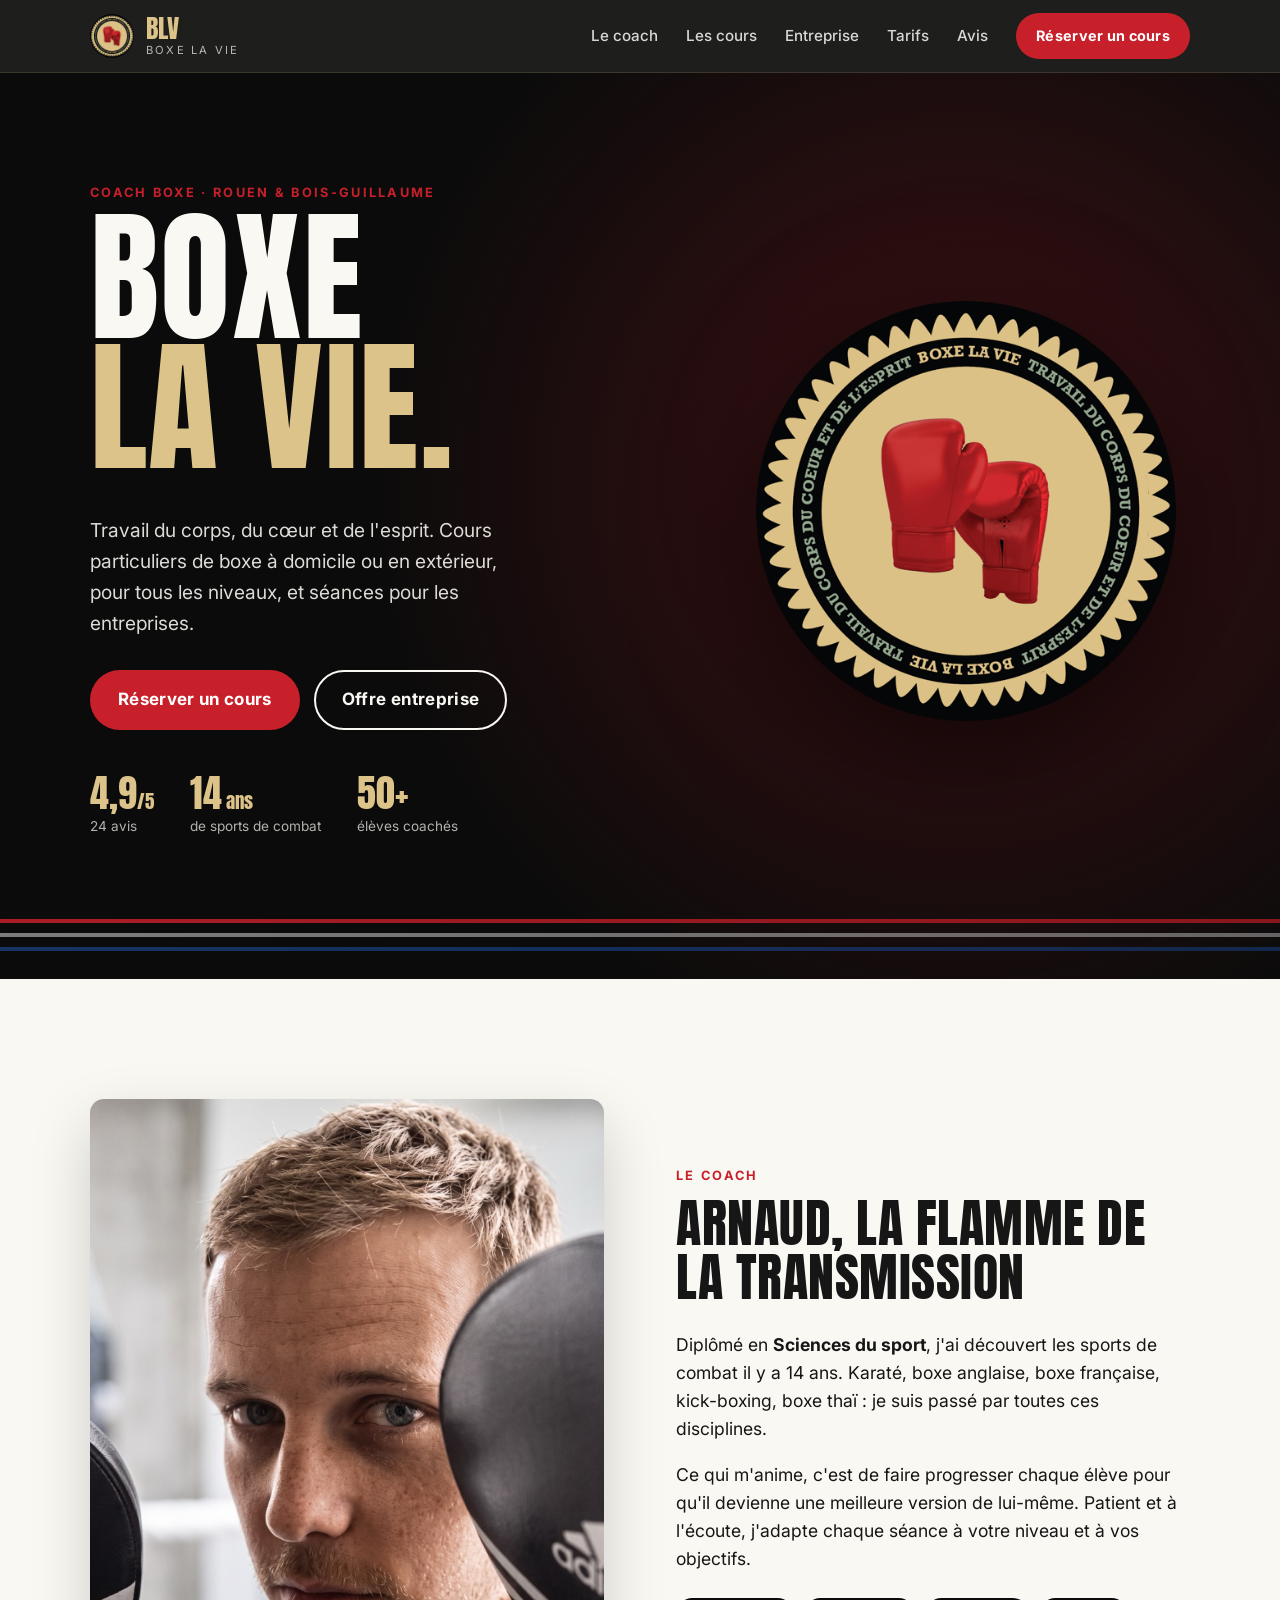
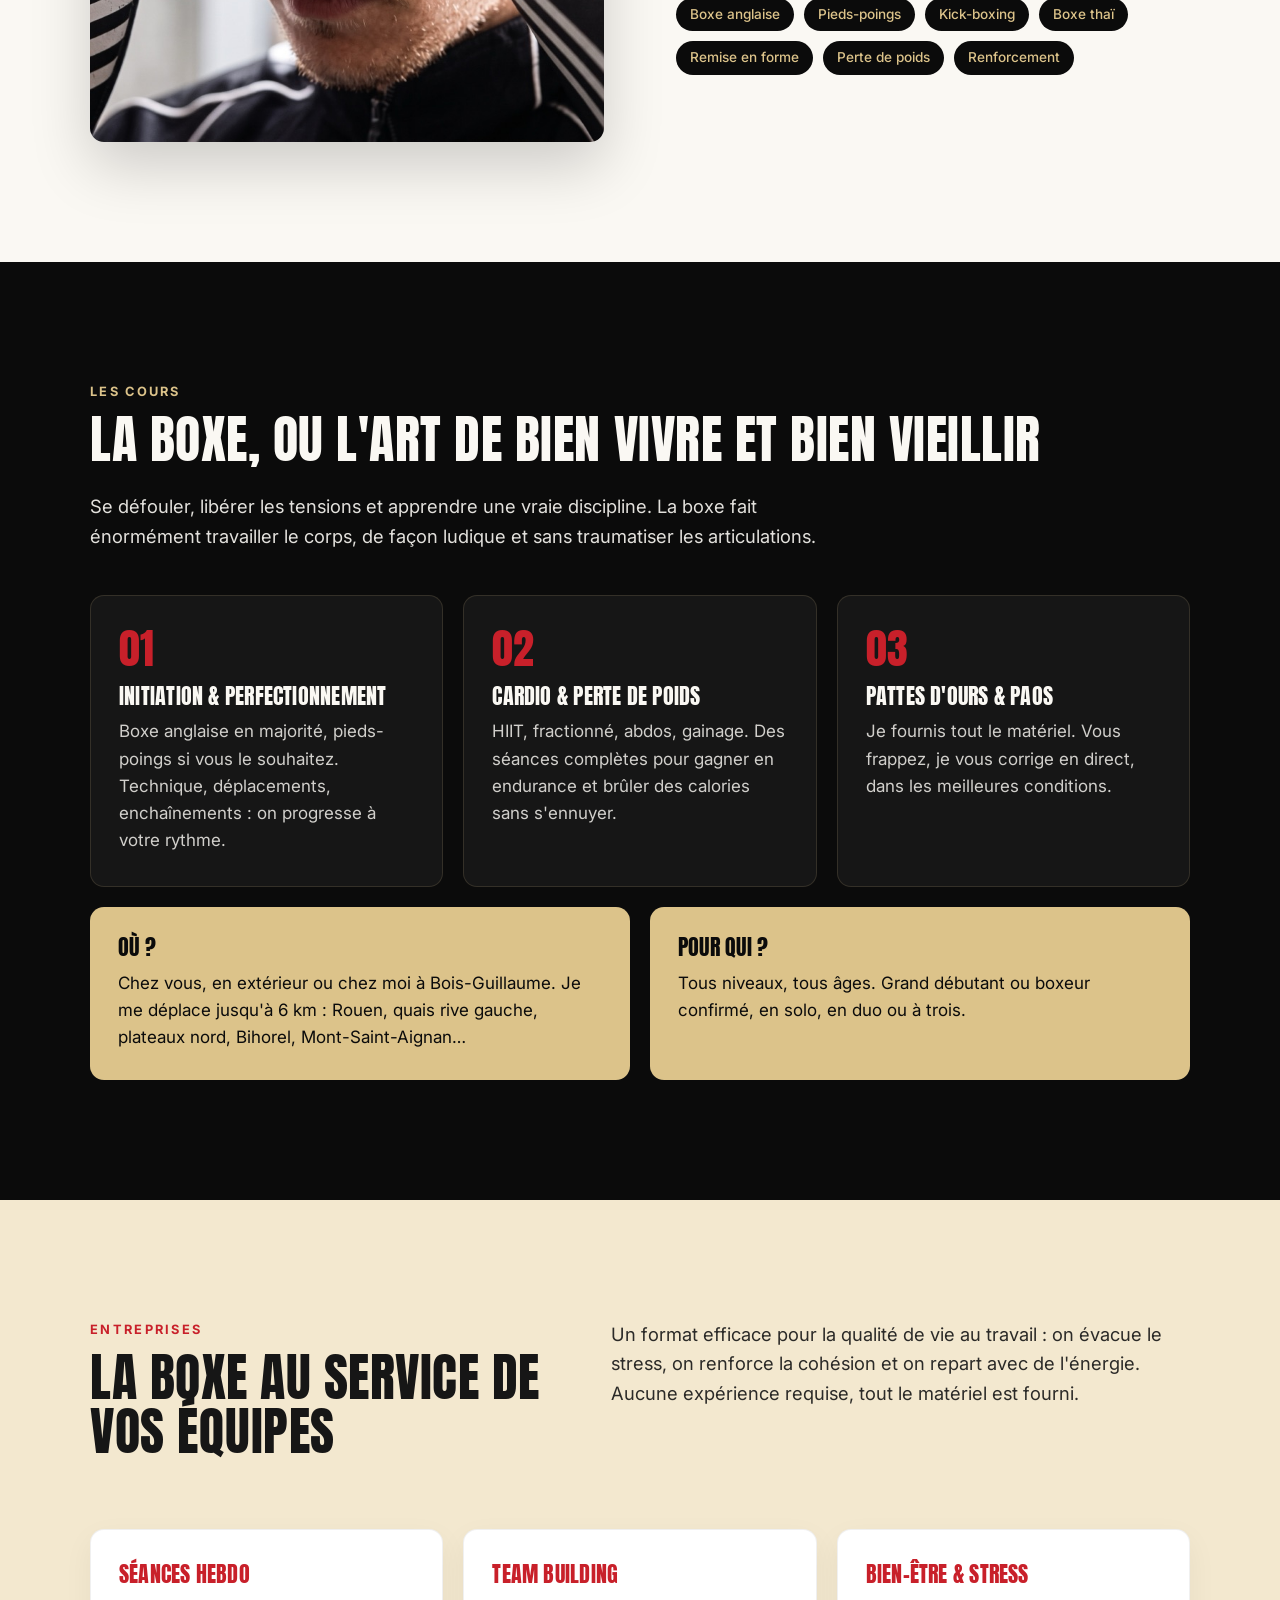
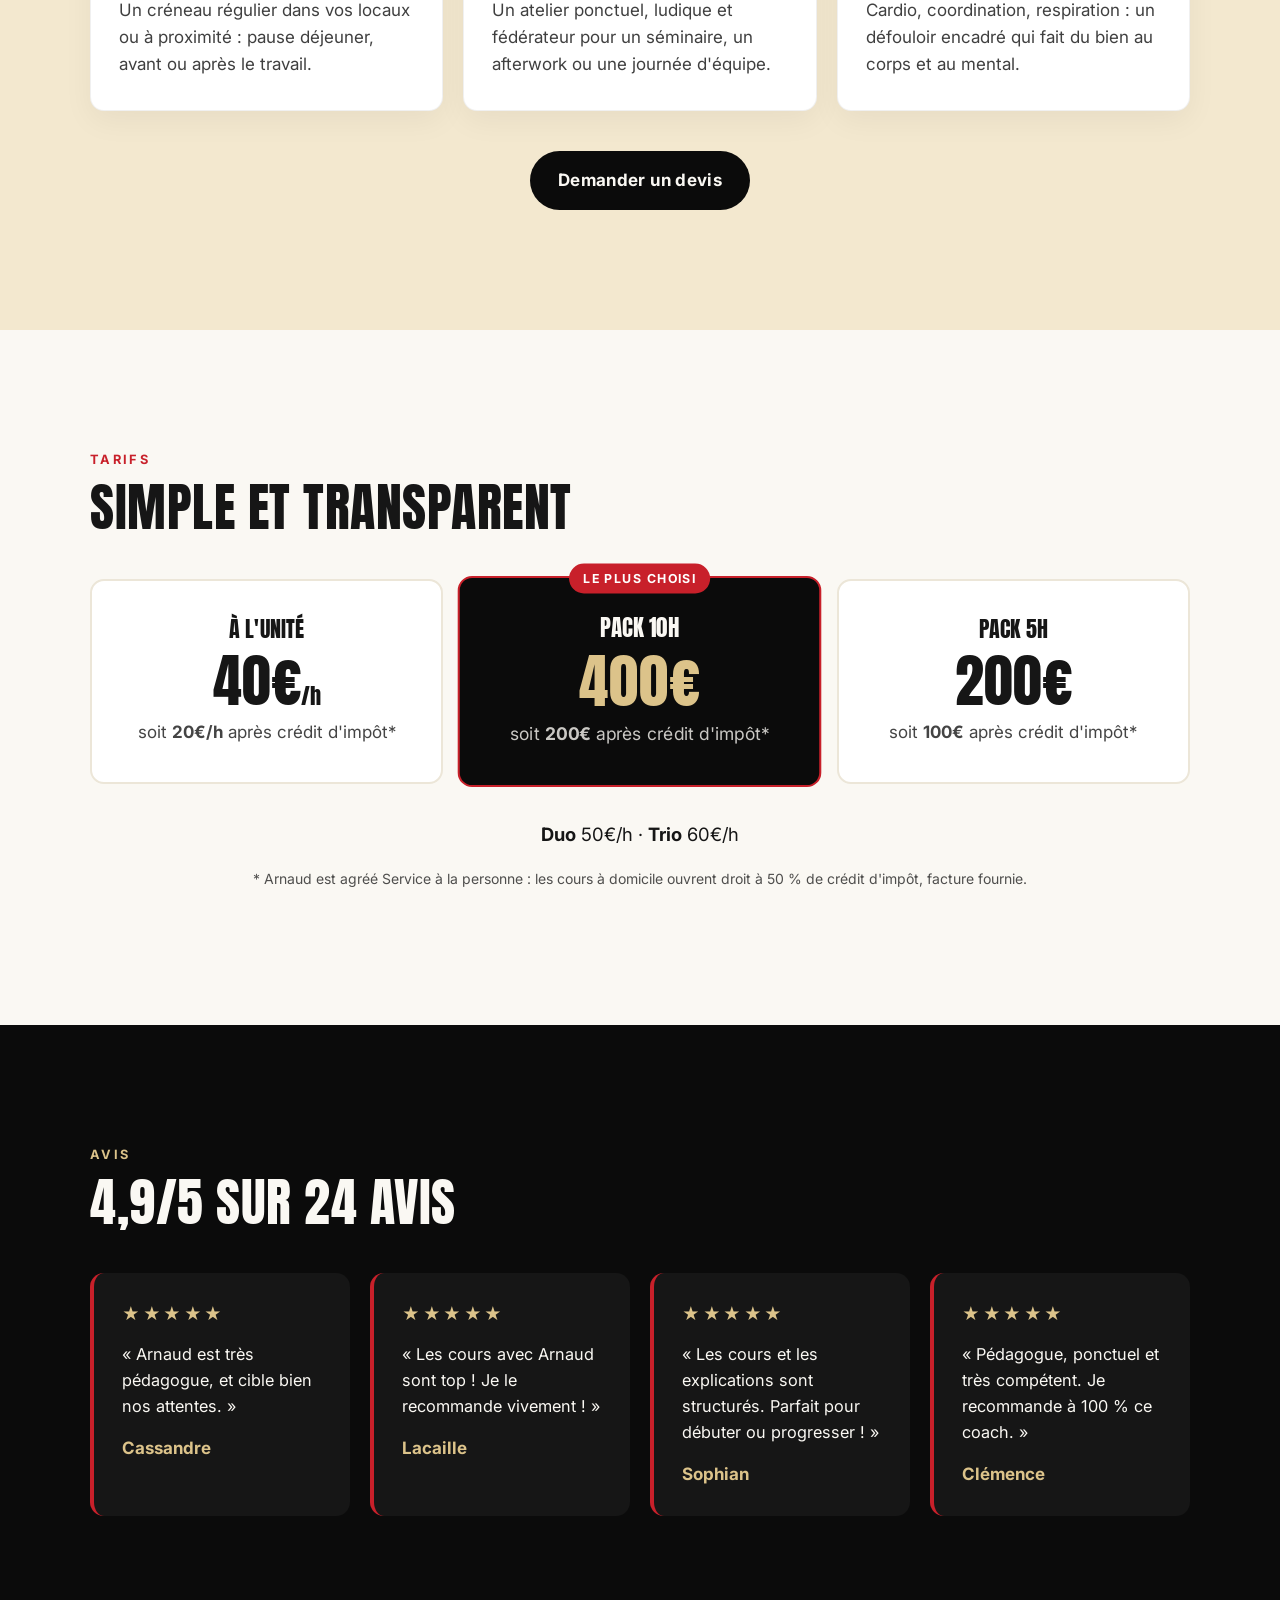
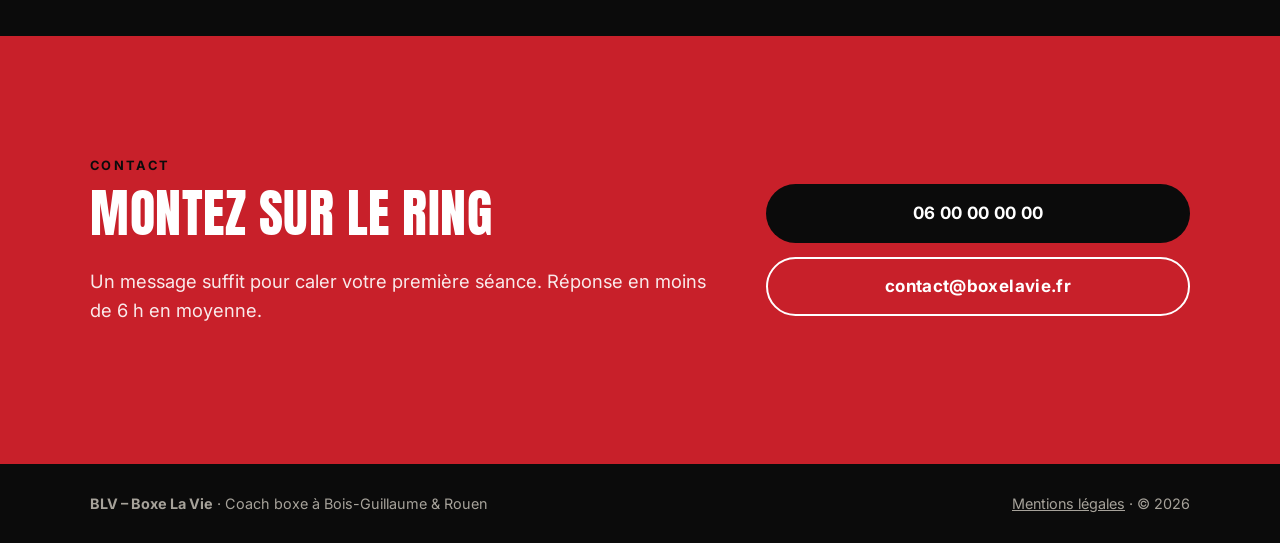
==== commit 54111be1: "Section coach : photo à gauche, texte à droite Co-Authored-By: Claude Opus 5.5 <noreply@anthropic.co" ====
--- a/index.html
+++ b/index.html
@@ -97,15 +97,13 @@
 
     <!-- COACH -->
     <section id="coach" class="section">
-      <div class="container two-col">
-        <div>
+      <div class="container coach-grid">
+        <figure class="coach-photo">
+          <img src="assets/arnaud-900.jpg" alt="Arnaud, coach de boxe à Rouen, avec ses pattes d'ours" width="900" height="900" loading="lazy">
+        </figure>
+        <div class="prose">
           <p class="eyebrow">Le coach</p>
           <h2>Arnaud, la flamme de la transmission</h2>
-          <figure class="coach-photo">
-            <img src="assets/arnaud-900.jpg" alt="Arnaud, coach de boxe à Rouen, avec ses pattes d'ours" width="900" height="900" loading="lazy">
-          </figure>
-        </div>
-        <div class="prose">
           <p>Diplômé en <strong>Sciences du sport</strong>, j'ai découvert les sports de combat il y a 14 ans. Karaté, boxe anglaise, boxe française, kick-boxing, boxe thaï : je suis passé par toutes ces disciplines.</p>
           <p>Ce qui m'anime, c'est de faire progresser chaque élève pour qu'il devienne une meilleure version de lui-même. Patient et à l'écoute, j'adapte chaque séance à votre niveau et à vos objectifs.</p>
           <ul class="tags">
--- a/styles.css
+++ b/styles.css
@@ -102,10 +102,10 @@
 
 /* Coach */
 .two-col { display: grid; grid-template-columns: .9fr 1.1fr; gap: 48px; align-items: start; }
-.coach-photo { position: relative; margin: 32px 0 0; max-width: 440px; }
-.coach-photo img { width: 100%; aspect-ratio: 1; object-fit: cover; border-radius: var(--radius); position: relative; z-index: 1; }
-.coach-photo::before { content: ""; position: absolute; inset: 16px -16px -16px 16px; border: 3px solid var(--red); border-radius: var(--radius); }
-.prose p { font-size: 1.1rem; }
+.coach-grid { display: grid; grid-template-columns: 1fr 1fr; gap: clamp(32px, 6vw, 72px); align-items: center; }
+.coach-photo { margin: 0; }
+.coach-photo img { width: 100%; aspect-ratio: 4 / 5; object-fit: cover; object-position: 45% center; border-radius: var(--radius); box-shadow: 0 24px 60px rgba(0, 0, 0, .18); }
+.prose p:not(.eyebrow) { font-size: 1.1rem; }
 .tags { list-style: none; padding: 0; margin: 24px 0 0; display: flex; flex-wrap: wrap; gap: 10px; }
 .tags li { padding: 6px 14px; border-radius: 999px; background: var(--black); color: var(--sand); font-size: .85rem; font-weight: 500; }
 
@@ -178,7 +178,8 @@
   .nav-toggle[aria-expanded="true"] span:nth-child(2) { opacity: 0; }
   .nav-toggle[aria-expanded="true"] span:nth-child(3) { transform: translateY(-7px) rotate(-45deg); }
 
-  .hero-grid, .two-col, .contact-box { grid-template-columns: 1fr; }
+  .hero-grid, .two-col, .coach-grid, .contact-box { grid-template-columns: 1fr; }
+  .coach-photo img { aspect-ratio: 1; }
   .hero-visual { order: -1; }
   .ring { width: min(60vw, 260px); }
   .cards, .pricing, .places { grid-template-columns: 1fr; }
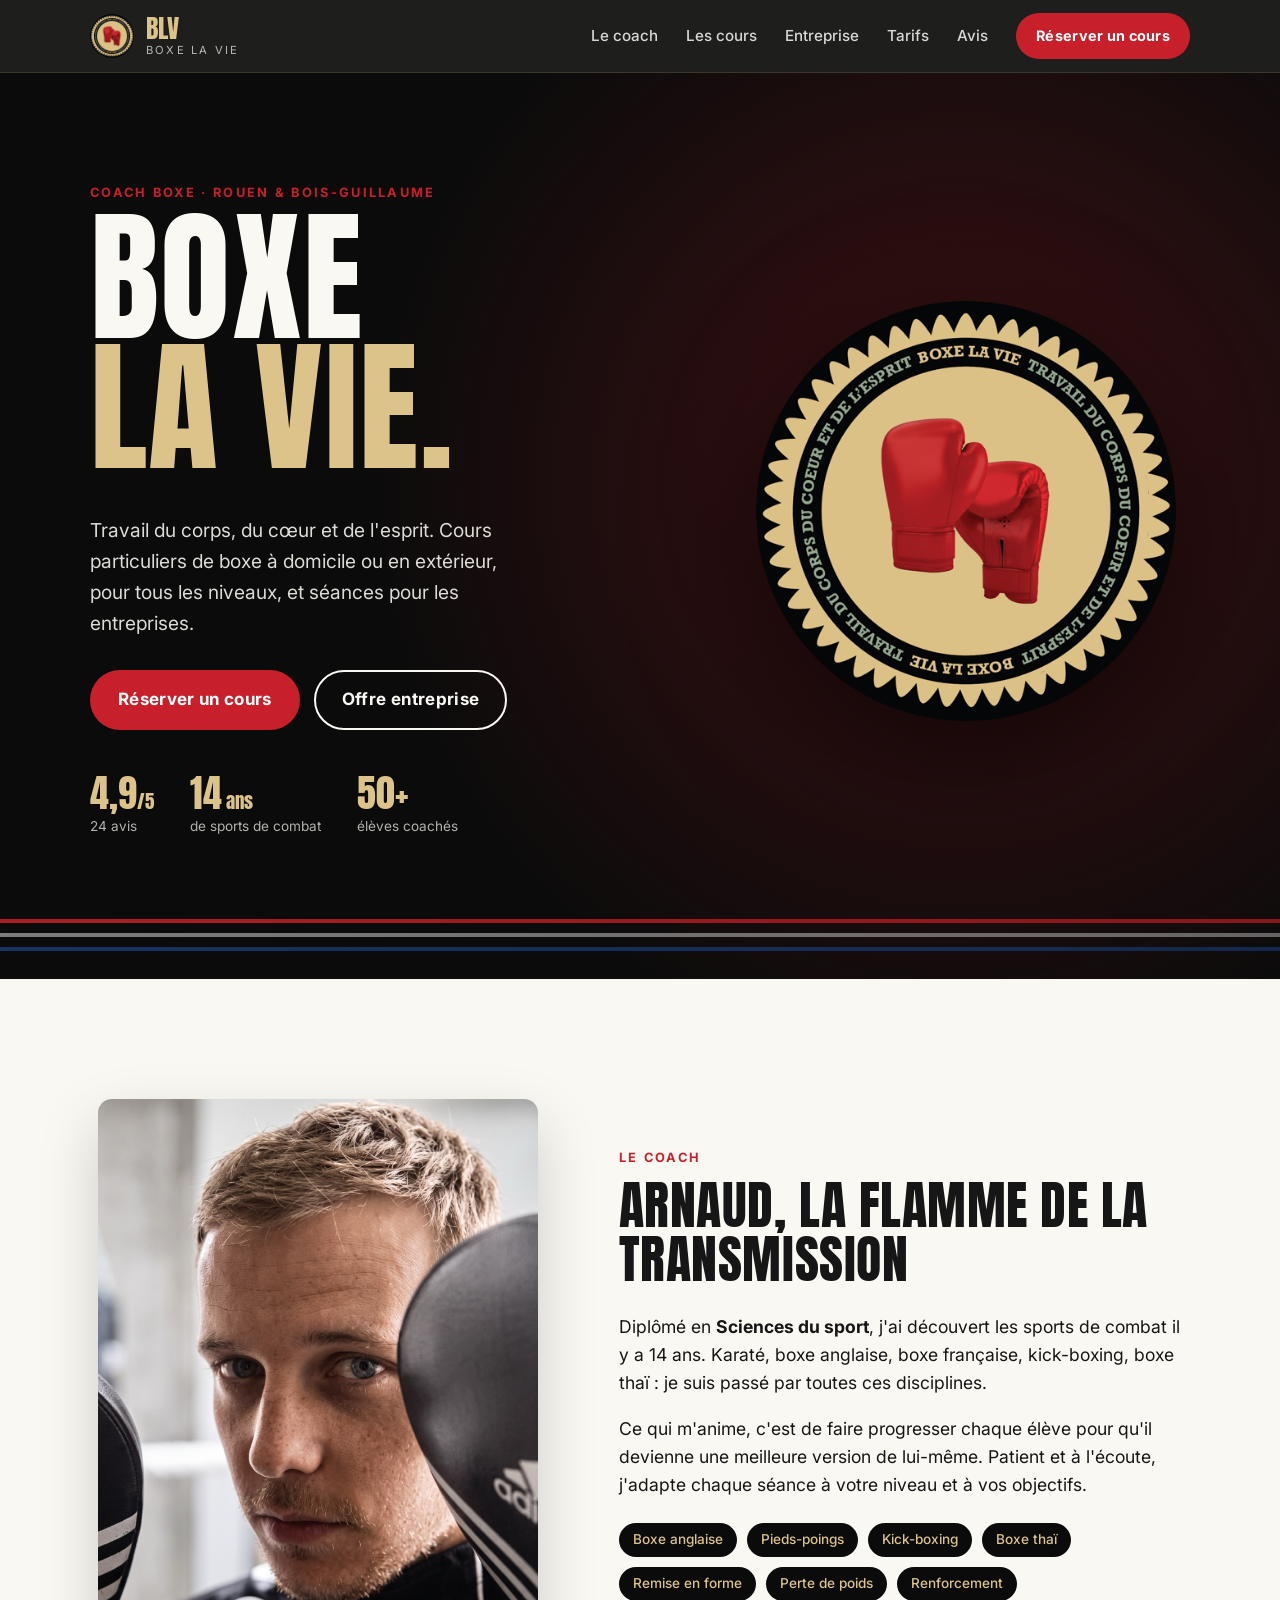
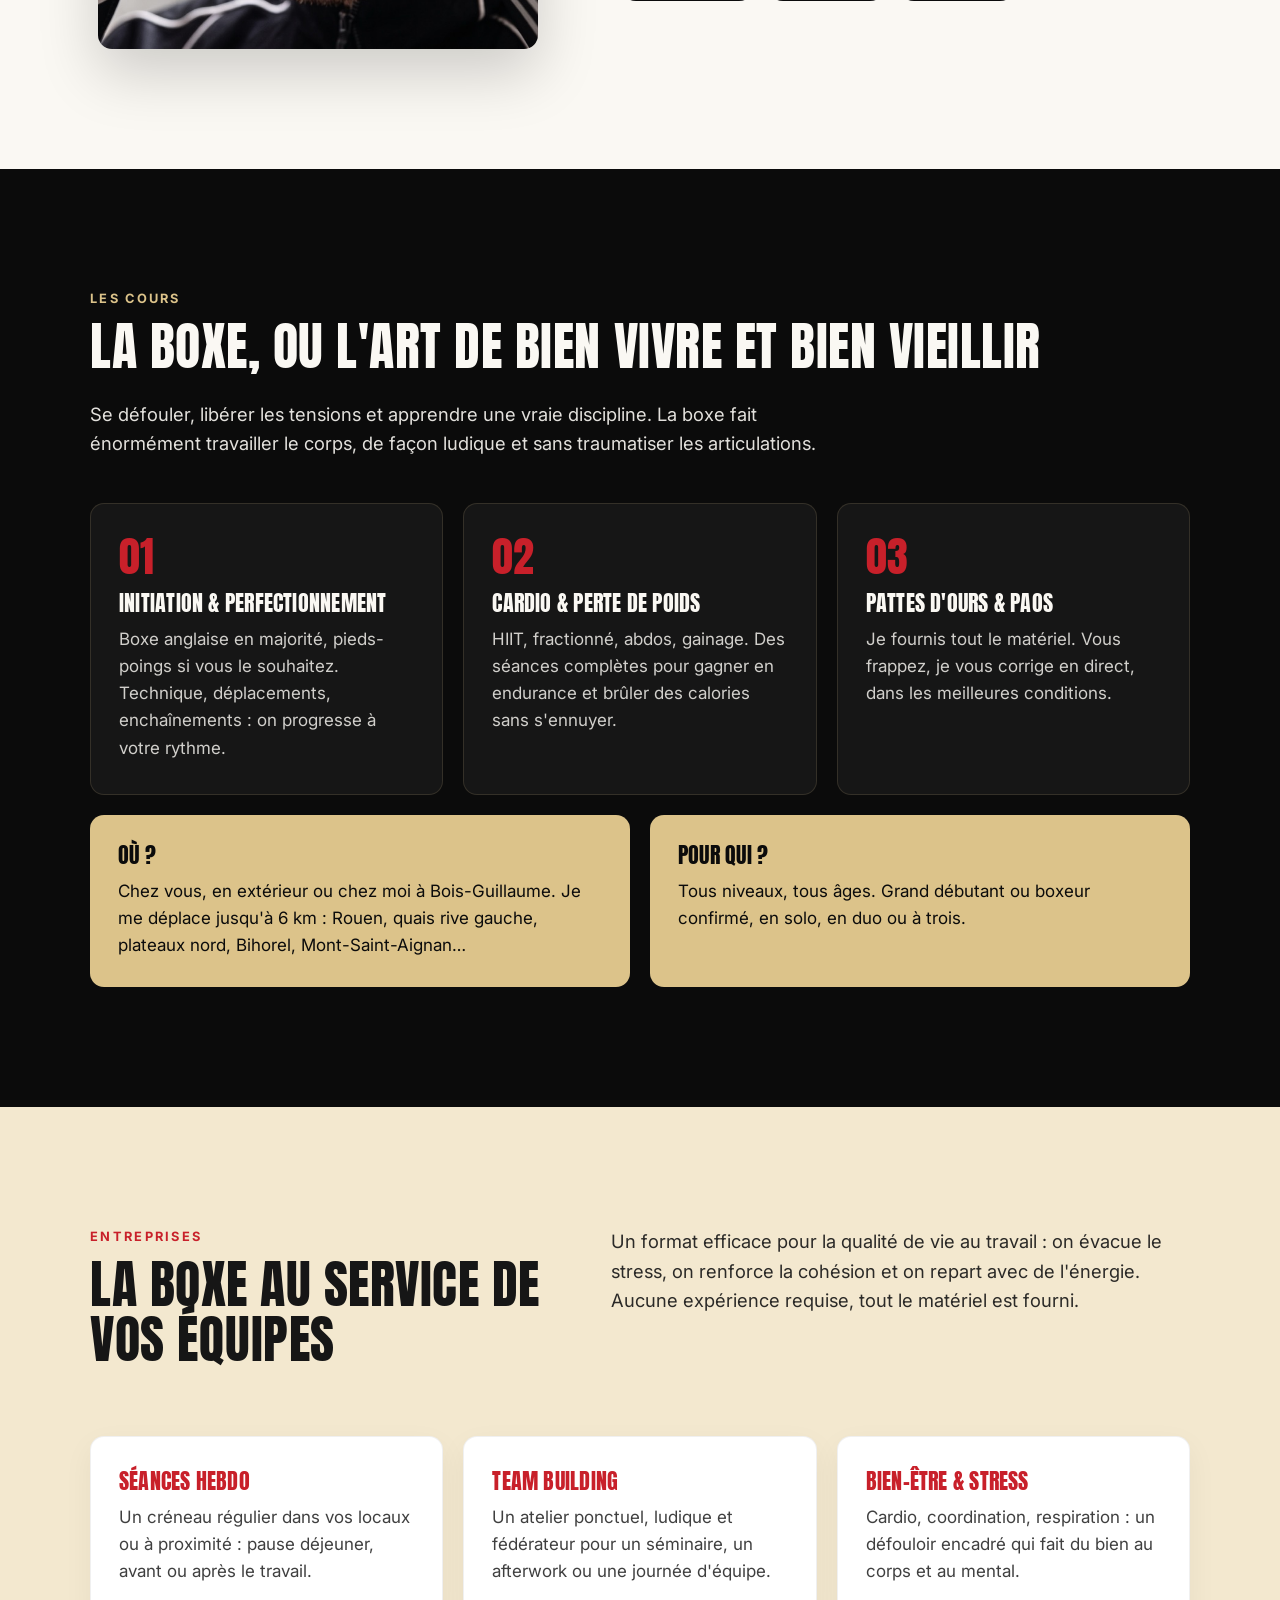
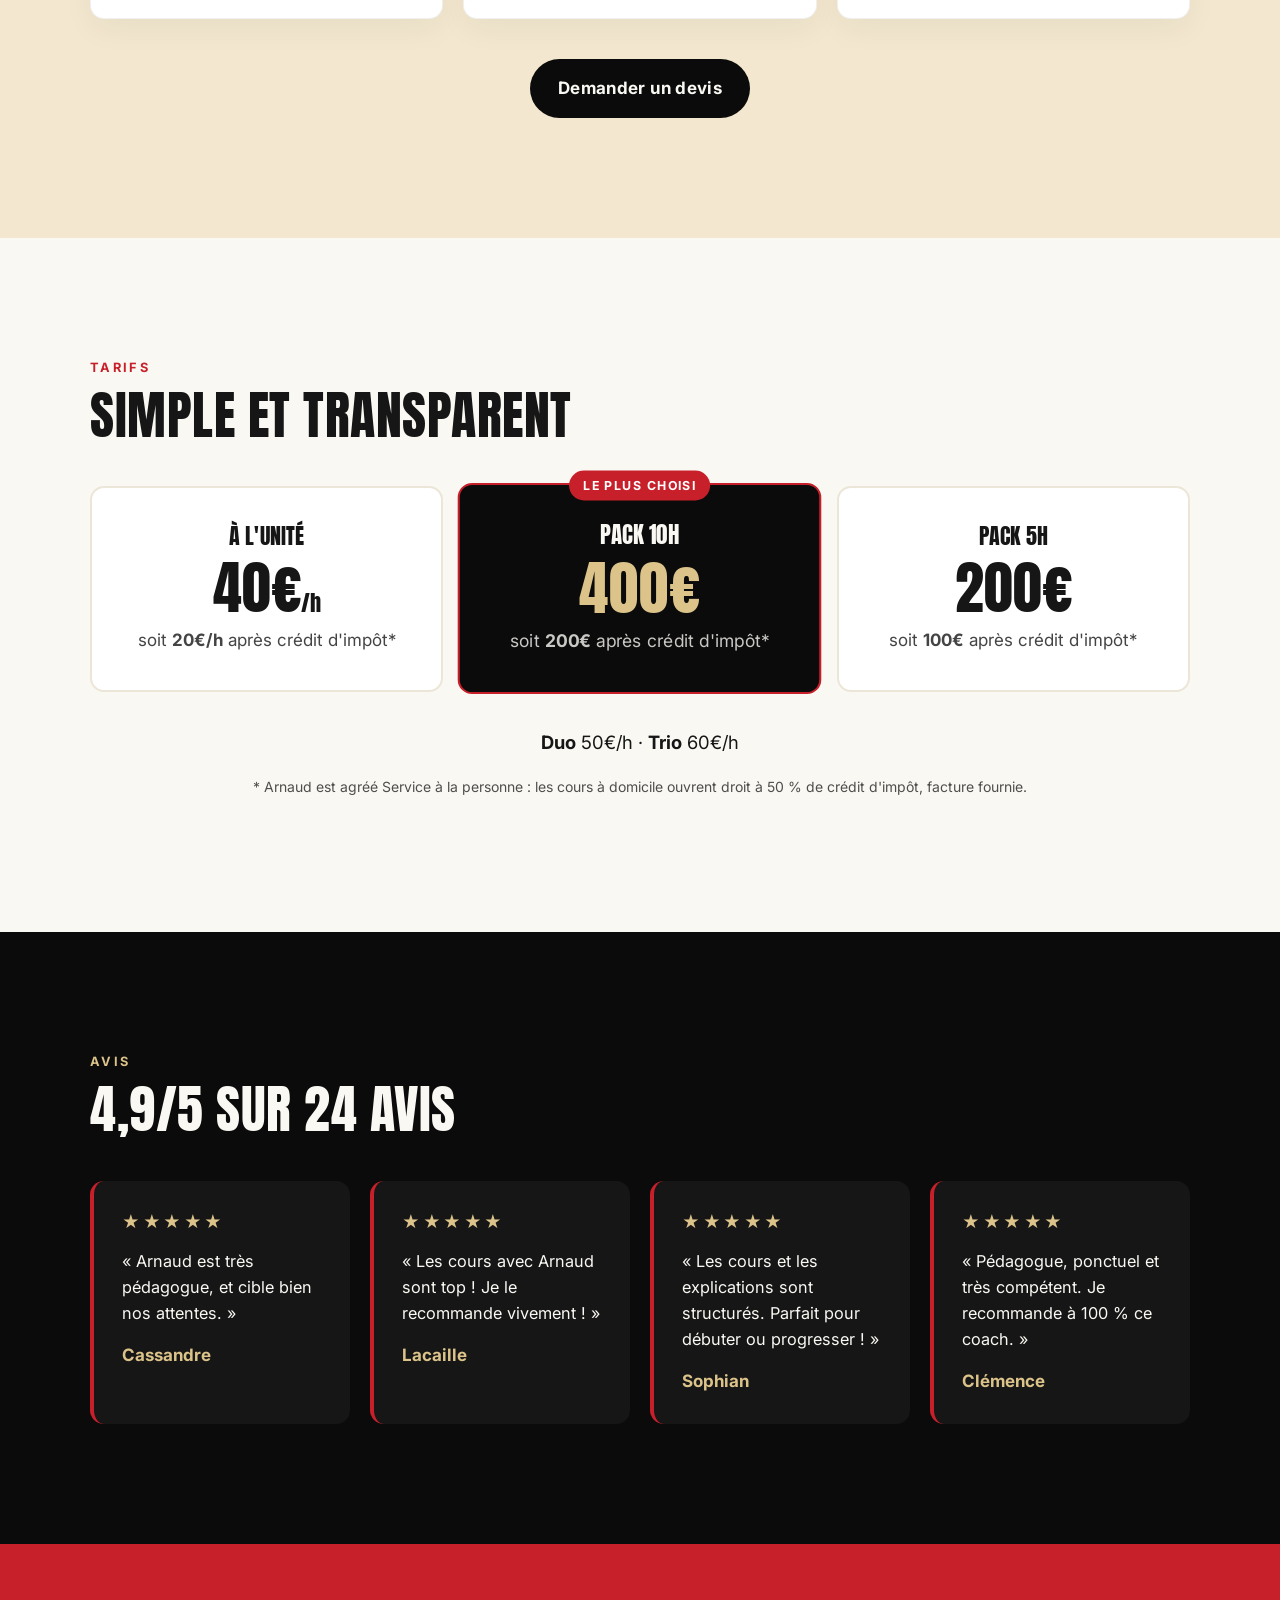
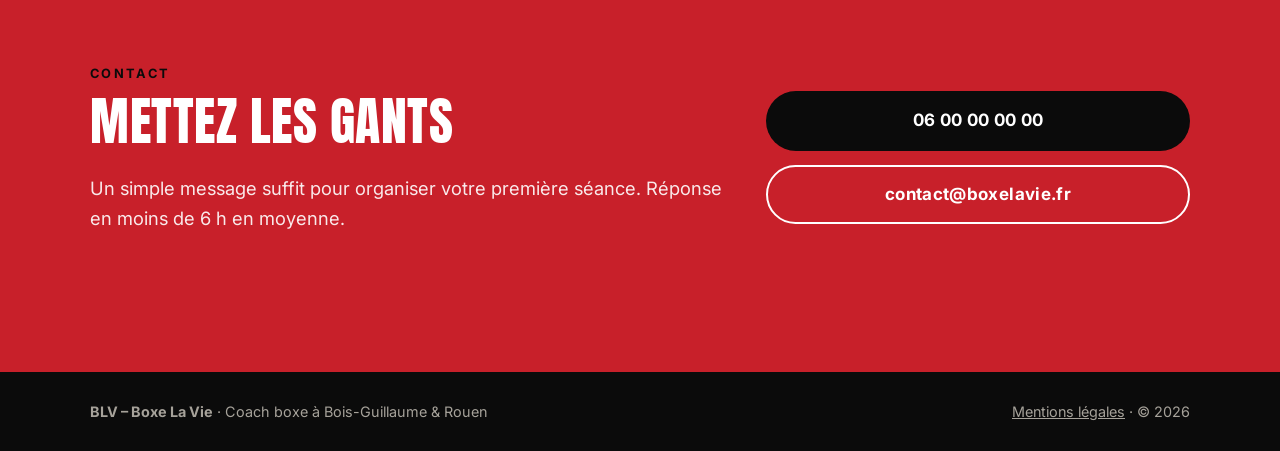
==== commit 54cb1bd9: "Contact : nouveau titre et accroche Co-Authored-By: Claude Opus 5.5 <noreply@anthropic.com>" ====
--- a/index.html
+++ b/index.html
@@ -240,8 +240,8 @@
       <div class="container contact-box">
         <div>
           <p class="eyebrow">Contact</p>
-          <h2>Montez sur le ring</h2>
-          <p class="section-lead">Un message suffit pour caler votre première séance. Réponse en moins de 6 h en moyenne.</p>
+          <h2>Mettez les gants</h2>
+          <p class="section-lead">Un simple message suffit pour organiser votre première séance. Réponse en moins de 6 h en moyenne.</p>
         </div>
         <div class="contact-actions">
           <a class="btn btn-red" href="tel:+33600000000">06 00 00 00 00</a>
--- a/styles.css
+++ b/styles.css
@@ -102,8 +102,8 @@
 
 /* Coach */
 .two-col { display: grid; grid-template-columns: .9fr 1.1fr; gap: 48px; align-items: start; }
-.coach-grid { display: grid; grid-template-columns: 1fr 1fr; gap: clamp(32px, 6vw, 72px); align-items: center; }
-.coach-photo { margin: 0; }
+.coach-grid { display: grid; grid-template-columns: .8fr 1fr; gap: clamp(32px, 6vw, 72px); align-items: center; }
+.coach-photo { margin: 0; max-width: 440px; justify-self: center; width: 100%; }
 .coach-photo img { width: 100%; aspect-ratio: 4 / 5; object-fit: cover; object-position: 45% center; border-radius: var(--radius); box-shadow: 0 24px 60px rgba(0, 0, 0, .18); }
 .prose p:not(.eyebrow) { font-size: 1.1rem; }
 .tags { list-style: none; padding: 0; margin: 24px 0 0; display: flex; flex-wrap: wrap; gap: 10px; }
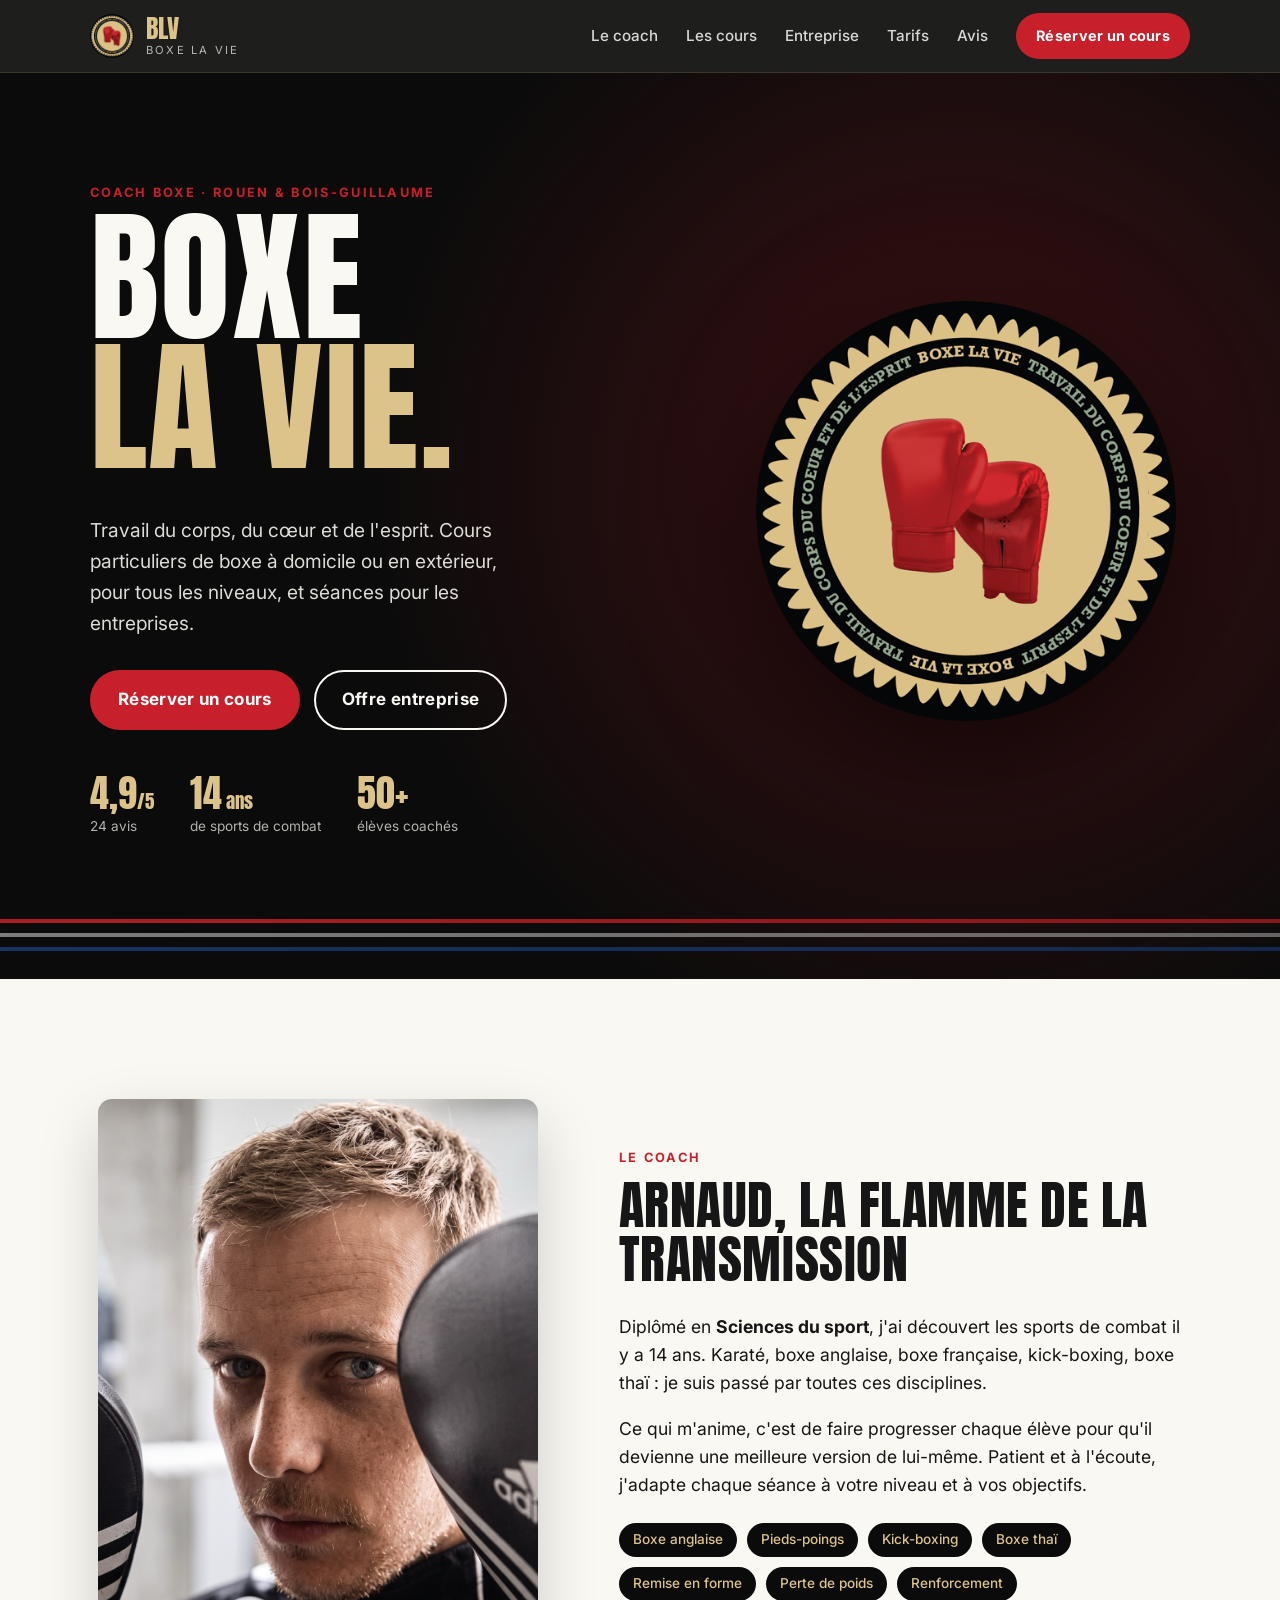
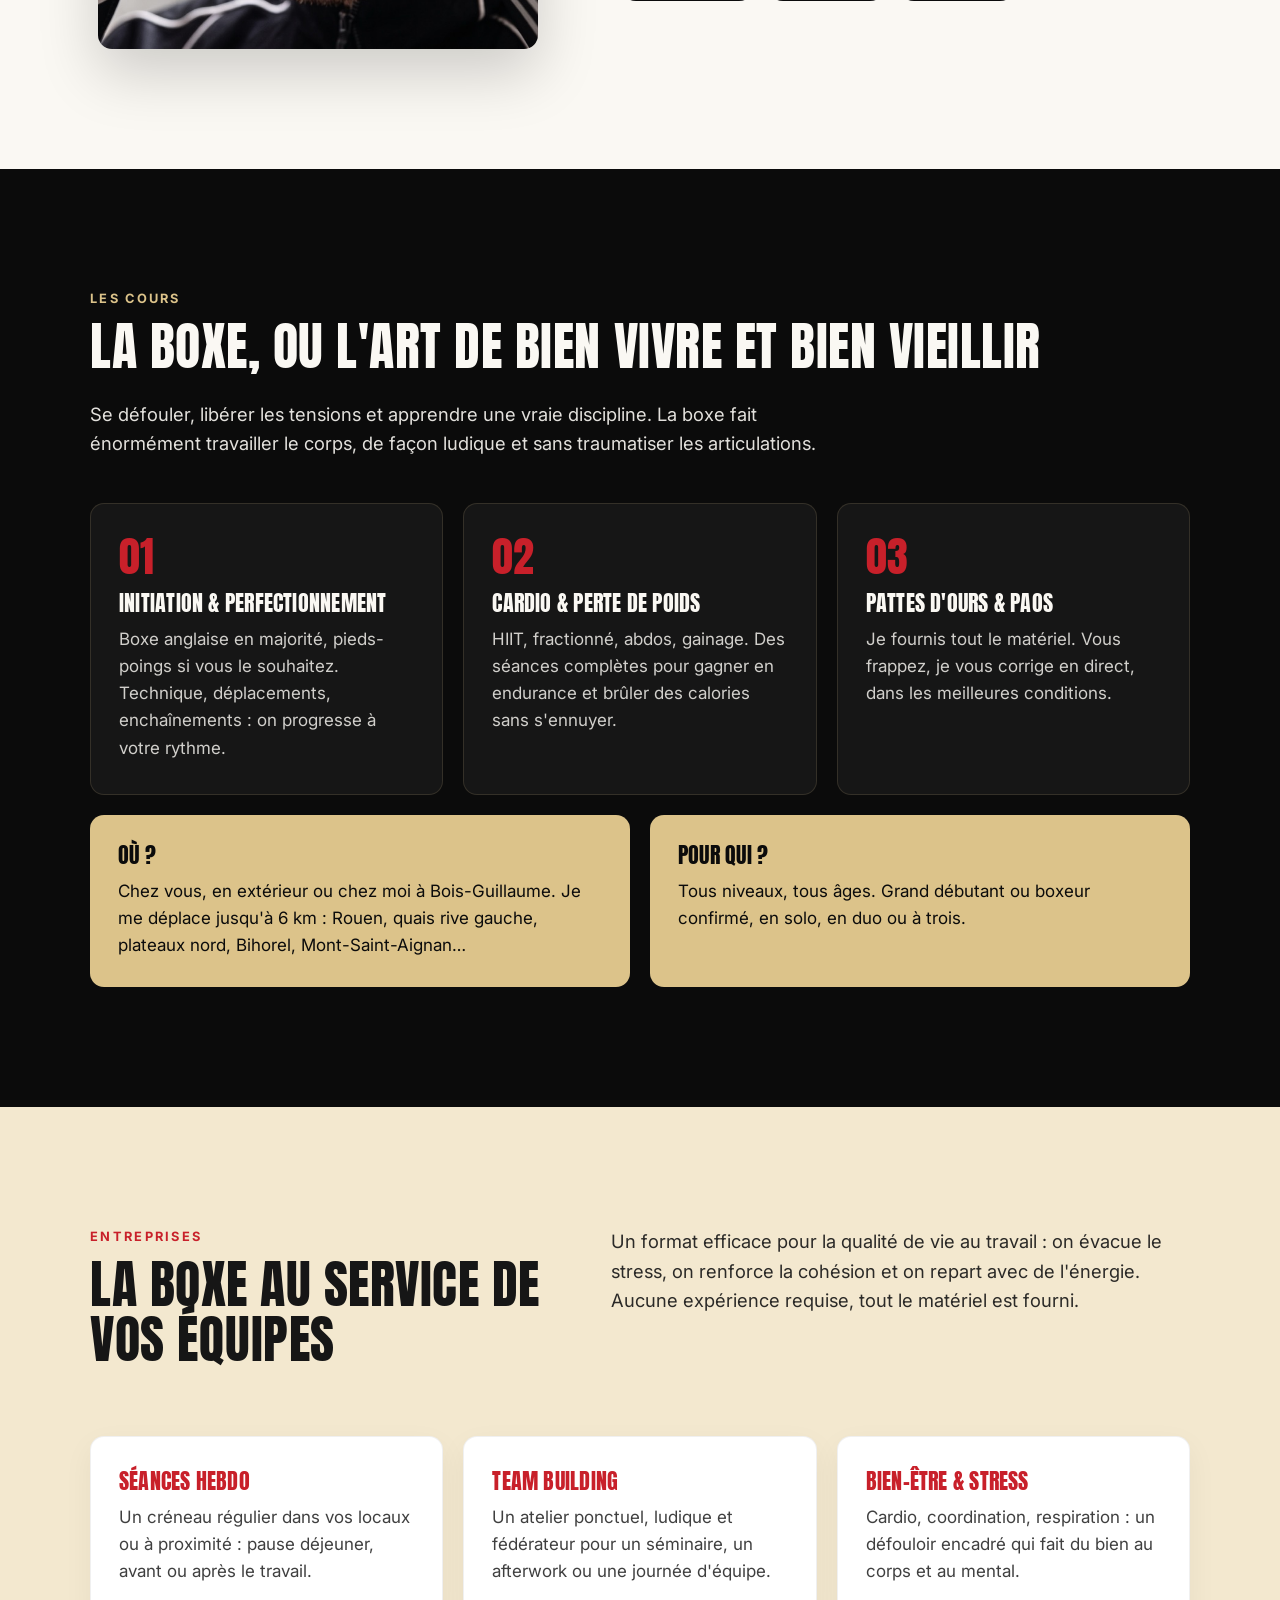
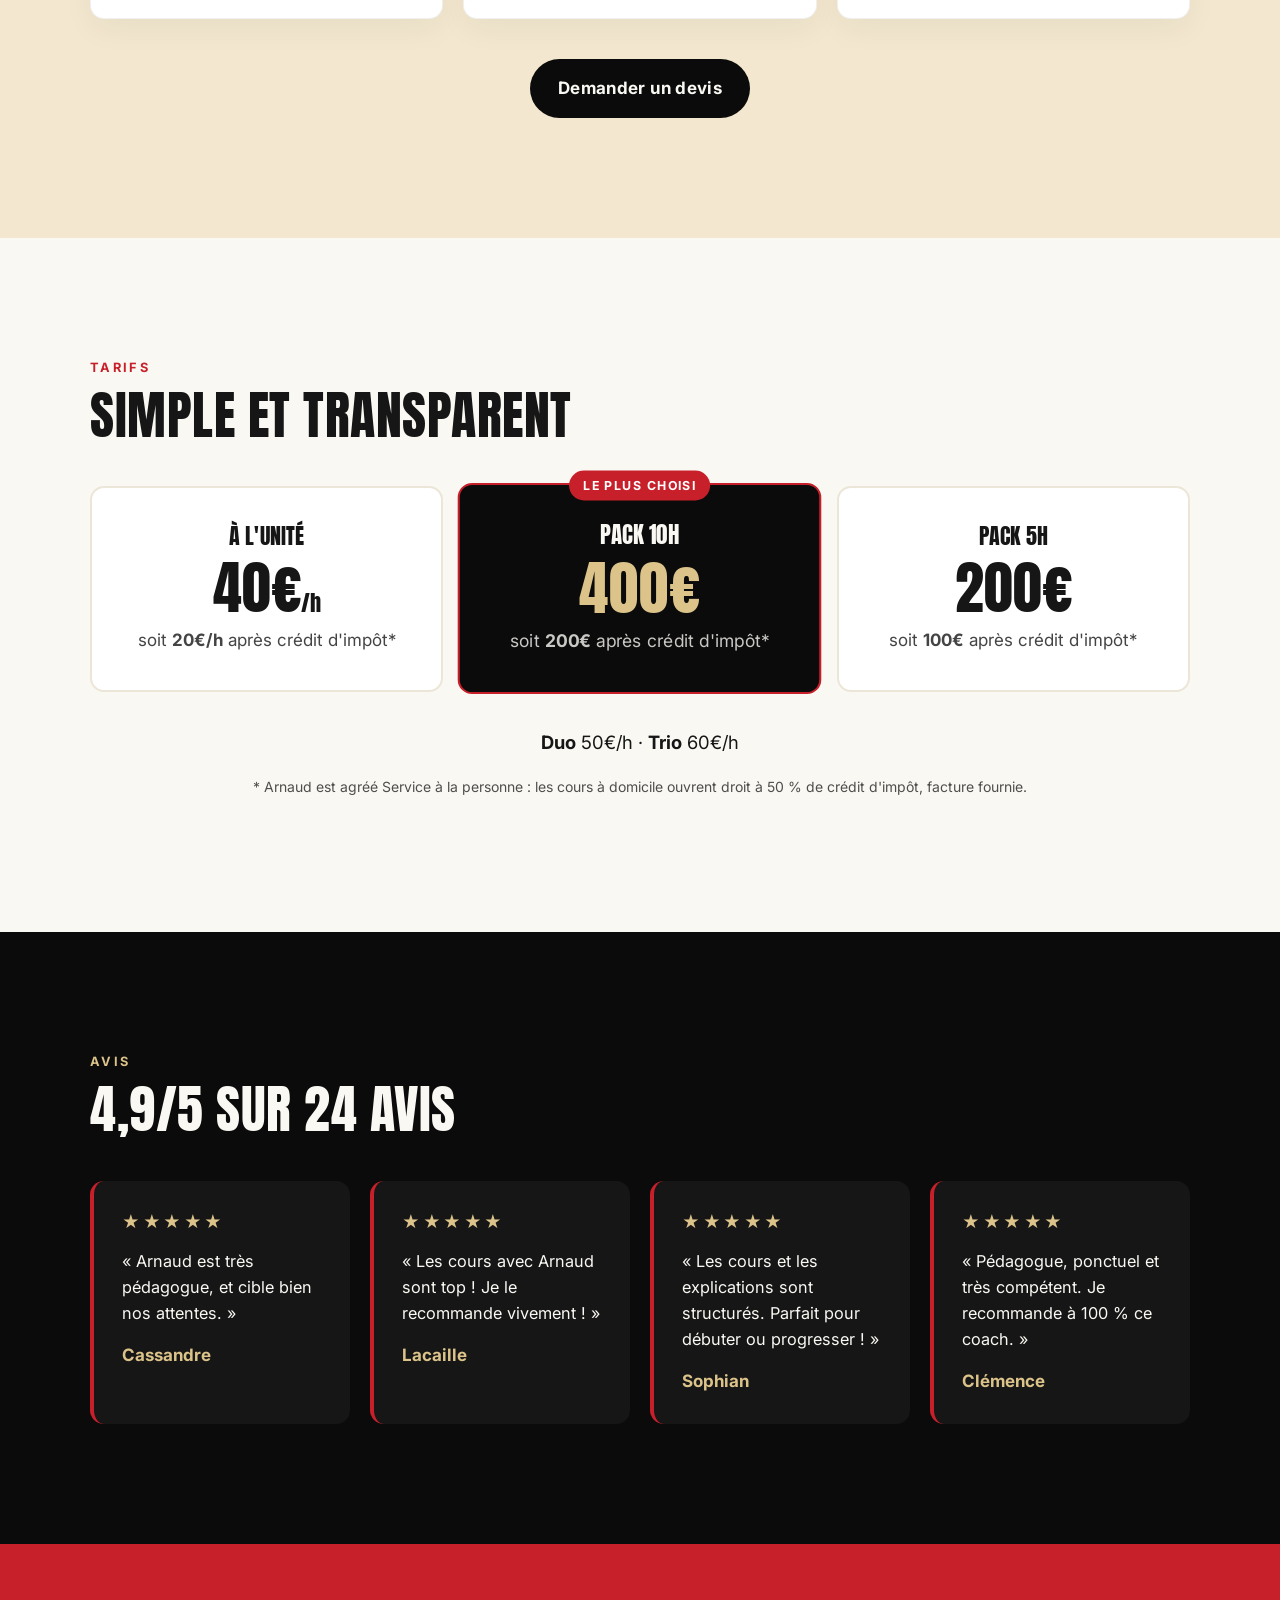
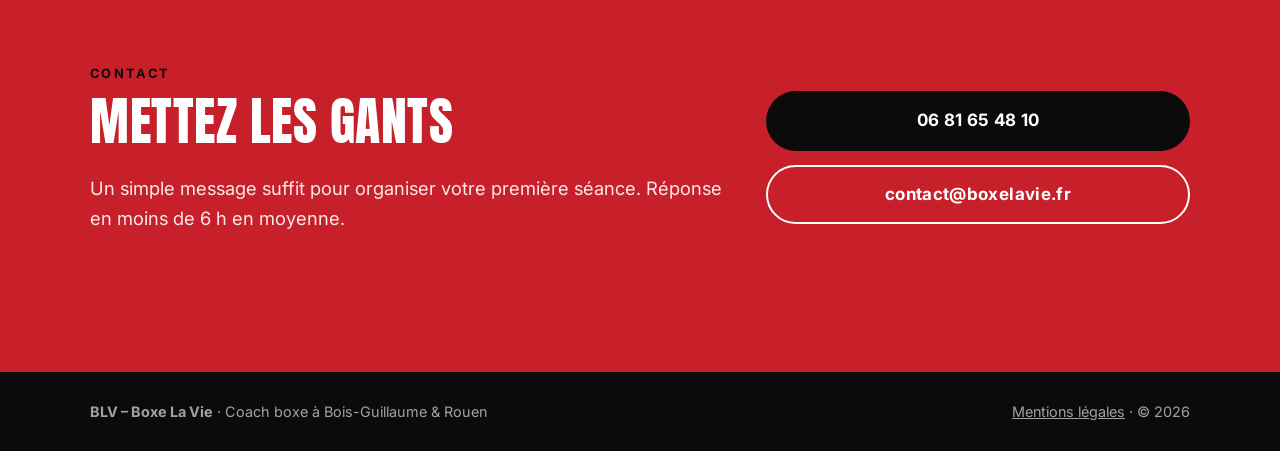
==== commit c22a9ece: "Ajout du vrai numéro de téléphone Co-Authored-By: Claude Opus 5.5 <noreply@anthropic.com>" ====
--- a/index.html
+++ b/index.html
@@ -31,7 +31,7 @@
     "description": "Coaching sportif spécialité boxe : cours particuliers, duo, trio et séances en entreprise.",
     "url": "https://deseart27.github.io/boxe-la-vie/",
     "image": "https://deseart27.github.io/boxe-la-vie/assets/logo-512.png",
-    "telephone": "+33600000000",
+    "telephone": "+33681654810",
     "email": "contact@boxelavie.fr",
     "priceRange": "40€ - 60€",
     "address": {
@@ -244,7 +244,7 @@
           <p class="section-lead">Un simple message suffit pour organiser votre première séance. Réponse en moins de 6 h en moyenne.</p>
         </div>
         <div class="contact-actions">
-          <a class="btn btn-red" href="tel:+33600000000">06 00 00 00 00</a>
+          <a class="btn btn-red" href="tel:+33681654810">06 81 65 48 10</a>
           <a class="btn btn-ghost" href="mailto:contact@boxelavie.fr">contact@boxelavie.fr</a>
         </div>
       </div>
